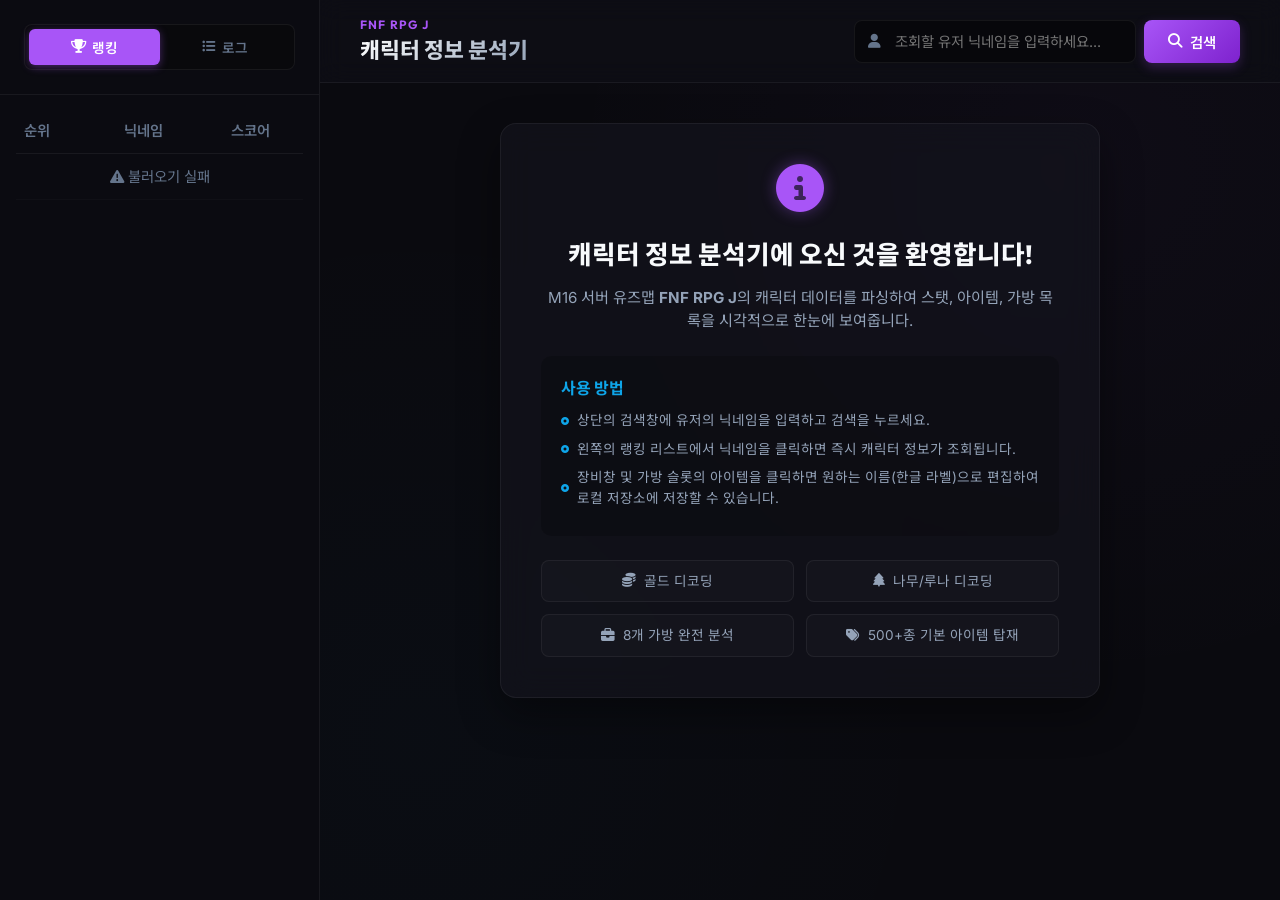
==== index.html @ 0a0eefcf "Implement Sidebar Event Logs (latest 30 logs) on the main player search dashboard" ====
<!DOCTYPE html>
<html lang="ko">
<head>
    <meta charset="UTF-8">
    <meta name="viewport" content="width=device-width, initial-scale=1.0">
    <title>FNF RPG J 캐릭터 정보 분석기</title>
    
    <!-- Google Fonts -->
    <link rel="preconnect" href="https://fonts.googleapis.com">
    <link rel="preconnect" href="https://fonts.gstatic.com" crossorigin>
    <link href="https://fonts.googleapis.com/css2?family=Inter:wght@300;400;500;600;700;800&family=Outfit:wght@400;500;600;700;800&family=Noto+Sans+KR:wght@300;400;500;700;900&display=swap" rel="stylesheet">
    
    <!-- FontAwesome for Icons -->
    <link rel="stylesheet" href="https://cdnjs.cloudflare.com/ajax/libs/font-awesome/6.4.0/css/all.min.css">
    
    <link rel="stylesheet" href="style.css?v=1.6">
</head>
<body>
    <div class="app-container show-search">
        <!-- Mobile Tabs Navigation -->
        <div class="mobile-tabs-header">
            <button class="mobile-tab-btn active" id="tabBtnSearch">
                <i class="fa-solid fa-magnifying-glass"></i> 캐릭터 조회
            </button>
            <button class="mobile-tab-btn" id="tabBtnRankings">
                <i class="fa-solid fa-trophy"></i> 랭킹 및 로그
            </button>
        </div>
        <!-- Sidebar: Rankings & Logs -->
        <aside class="sidebar" id="sidebar">
            <div class="sidebar-header">
                <div class="sidebar-tabs">
                    <button class="sidebar-tab active" id="tabRankings"><i class="fa-solid fa-trophy"></i> 랭킹</button>
                    <button class="sidebar-tab" id="tabEventLogs"><i class="fa-solid fa-list-ul"></i> 로그</button>
                </div>
            </div>
            <div class="ranking-list-container">
                <!-- Panel: Rankings -->
                <div id="panelRankings">
                    <table class="ranking-table" id="rankingTable">
                        <thead>
                            <tr>
                                <th style="width: 35%">순위</th>
                                <th style="width: 37%">닉네임</th>
                                <th style="width: 28%">스코어</th>
                            </tr>
                        </thead>
                        <tbody id="rankingBody">
                            <tr>
                                <td colspan="3" class="text-center loading-text">
                                    <i class="fa-solid fa-spinner fa-spin"></i> 랭킹 불러오는 중...
                                </td>
                            </tr>
                        </tbody>
                    </table>
                </div>

                <!-- Panel: Event Logs -->
                <div id="panelEventLogs" class="hidden">
                    <div class="event-logs-list" id="eventLogsList">
                        <div class="text-center loading-text">
                            <i class="fa-solid fa-spinner fa-spin"></i> 이벤트 로그 불러오는 중...
                        </div>
                    </div>
                </div>
            </div>
        </aside>

        <!-- Main Content Area -->
        <main class="main-content">
            <!-- Top Navigation & Search -->
            <header class="top-nav">
                <div class="logo-area">
                    <span class="logo-sub">FNF RPG J</span>
                    <h1 class="logo-title">캐릭터 정보 분석기</h1>
                </div>
                
                <div class="search-box-container">
                    <form id="searchForm" class="search-form">
                        <div class="search-input-wrapper">
                            <i class="fa-solid fa-user search-user-icon"></i>
                            <input type="text" id="nicNameInput" placeholder="조회할 유저 닉네임을 입력하세요..." required autocomplete="off" unique-id="nicname-input">
                        </div>
                        <button type="submit" class="search-button" id="searchBtn" unique-id="search-btn">
                            <i class="fa-solid fa-magnifying-glass"></i> 검색
                        </button>
                    </form>
                </div>
            </header>

            <div class="dashboard-body">
                <!-- Welcome Screen (Default) -->
                <div class="welcome-screen" id="welcomeScreen">
                    <div class="welcome-card animate-fade-in">
                        <i class="fa-solid fa-circle-info welcome-info-icon"></i>
                        <h2>캐릭터 정보 분석기에 오신 것을 환영합니다!</h2>
                        <p>M16 서버 유즈맵 <strong>FNF RPG J</strong>의 캐릭터 데이터를 파싱하여 스탯, 아이템, 가방 목록을 시각적으로 한눈에 보여줍니다.</p>
                        
                        <div class="instructions">
                            <h3>사용 방법</h3>
                            <ul>
                                <li><i class="fa-solid fa-circle-dot"></i> 상단의 검색창에 유저의 닉네임을 입력하고 검색을 누르세요.</li>
                                <li><i class="fa-solid fa-circle-dot"></i> 왼쪽의 랭킹 리스트에서 닉네임을 클릭하면 즉시 캐릭터 정보가 조회됩니다.</li>
                                <li><i class="fa-solid fa-circle-dot"></i> 장비창 및 가방 슬롯의 아이템을 클릭하면 원하는 이름(한글 라벨)으로 편집하여 로컬 저장소에 저장할 수 있습니다.</li>
                            </ul>
                        </div>
                        
                        <div class="stats-overview-mock">
                            <div class="mock-stat-item"><i class="fa-solid fa-coins gold-color"></i> 골드 디코딩</div>
                            <div class="mock-stat-item"><i class="fa-solid fa-tree wood-color"></i> 나무/루나 디코딩</div>
                            <div class="mock-stat-item"><i class="fa-solid fa-briefcase"></i> 8개 가방 완전 분석</div>
                            <div class="mock-stat-item"><i class="fa-solid fa-tags"></i> 500+종 기본 아이템 탑재</div>
                        </div>
                    </div>
                </div>

                <!-- Loading Spinner -->
                <div class="loading-screen hidden" id="loadingScreen">
                    <div class="spinner-container">
                        <div class="spinner-glow"></div>
                        <i class="fa-solid fa-dharmachakra fa-spin spinner-icon"></i>
                        <p>M16 Tool에서 데이터를 불러오고 있습니다...</p>
                    </div>
                </div>

                <!-- Error Screen -->
                <div class="error-screen hidden" id="errorScreen">
                    <div class="error-card">
                        <i class="fa-solid fa-triangle-exclamation error-icon"></i>
                        <h2 id="errorTitle">오류 발생</h2>
                        <p id="errorMessage">데이터를 불러오는 중 문제가 발생했습니다.</p>
                        <button class="btn-primary" onclick="resetApp()">홈으로 돌아가기</button>
                    </div>
                </div>

                <!-- Dashboard Content (Hidden by default) -->
                <div class="dashboard-content hidden animate-fade-in" id="dashboardContent">
                    
                    <!-- Character Profile Header Card -->
                    <div class="profile-header-card">
                        <div class="user-avatar">
                            <i class="fa-solid fa-shield-halved"></i>
                        </div>
                        <div class="profile-info">
                            <div class="name-row">
                                <h2 id="profileName">goodwin</h2>
                                <span class="profile-badge">FNF RPG J PLAYER</span>
                            </div>
                            <p class="last-save">최종 저장일자: <span id="profileSaveDate">2026-06-03 12:13:40</span></p>
                        </div>
                        
                        <!-- Slot selector tabs -->
                        <div class="slot-selector" id="slotSelector">
                            <!-- Dynamically populated slot buttons e.g., Slot 11, RkData -->
                        </div>
                    </div>

                    <!-- Grid Layout for Stats & Inventory -->
                    <div class="dashboard-grid">
                        
                        <!-- Stats Card -->
                        <section class="grid-card stats-card">
                            <div class="stats-section-header">
                                <i class="fa-solid fa-star card-icon-gold"></i>
                                <h3>특수 요약</h3>
                            </div>
                            <div class="special-stats-grid" id="specialStatsBar">
                                <!-- Mini stat chips populated dynamically -->
                            </div>
                            
                            <hr class="section-divider">
                            
                            <div class="stats-section-header header-small">
                                <i class="fa-solid fa-chart-simple card-icon"></i>
                                <h3>기본 스탯</h3>
                            </div>
                            <div class="stats-grid">
                                <!-- Row 1: Currencies / General Info -->
                                <div class="stat-box gold stat-box-sm">
                                    <span class="stat-label">골드 (Gold)</span>
                                    <div class="stat-value-container">
                                        <i class="fa-solid fa-coins gold-icon"></i>
                                        <span class="stat-value" id="statGold">0</span>
                                    </div>
                                </div>
                                <div class="stat-box wood stat-box-sm">
                                    <span class="stat-label">정수</span>
                                    <div class="stat-value-container">
                                        <i class="fa-solid fa-tree wood-icon"></i>
                                        <span class="stat-value" id="statWood">0</span>
                                    </div>
                                </div>
                                <div class="stat-box stat-hero-exp stat-box-sm">
                                    <span class="stat-label">경험치 (Exp)</span>
                                    <span class="stat-value" id="statHeroExp">0</span>
                                </div>
                                
                                <!-- Row 2: Hero Attributes -->
                                <div class="stat-box stat-str stat-box-sm">
                                    <span class="stat-label">힘 (Str)</span>
                                    <span class="stat-value" id="statStr">0</span>
                                </div>
                                <div class="stat-box stat-agi stat-box-sm">
                                    <span class="stat-label">민첩 (Agi)</span>
                                    <span class="stat-value" id="statAgi">0</span>
                                </div>
                                <div class="stat-box stat-int stat-box-sm">
                                    <span class="stat-label">지능 (Int)</span>
                                    <span class="stat-value" id="statInt">0</span>
                                </div>

                                <!-- Row 3: Pet Attributes -->
                                <div class="stat-box stat-pet-agi stat-box-sm">
                                    <span class="stat-label">펫 민첩 (Pet Agi)</span>
                                    <span class="stat-value" id="statPetAgi">0</span>
                                </div>
                                <div class="stat-box stat-pet-int stat-box-sm">
                                    <span class="stat-label">펫 지능 (Pet Int)</span>
                                    <span class="stat-value" id="statPetInt">0</span>
                                </div>
                                <div class="stat-box stat-pet-exp stat-box-sm">
                                    <span class="stat-label">펫 경험치 (Pet Exp)</span>
                                    <span class="stat-value" id="statPetExp">0</span>
                                </div>
                            </div>
                            
                            <div class="types-container types-container-sm">
                                <div class="type-box">
                                    <span class="type-label">영웅 타입</span>
                                    <div class="type-value type-value-sm">
                                        <i class="fa-solid fa-skull-crossbones"></i>
                                        <span id="heroTypeCode">O/o3</span>
                                        <small id="heroTypeName">(로딩중)</small>
                                    </div>
                                </div>
                                <div class="type-box">
                                    <span class="type-label">펫 타입</span>
                                    <div class="type-value type-value-sm">
                                        <i class="fa-solid fa-paw"></i>
                                        <span id="petTypeCode">O/pe</span>
                                        <small id="petTypeName">(로딩중)</small>
                                    </div>
                                </div>
                            </div>
                        </section>

                        <!-- Hero Inventory Card -->
                        <section class="grid-card inventory-card">
                            <div class="card-header">
                                <i class="fa-solid fa-shield card-icon"></i>
                                <h3>영웅 인벤토리 (Inventory)</h3>
                            </div>
                            
                            <div class="inventory-grid" id="heroInventoryGrid">
                                <!-- 6 Slots dynamically populated -->
                            </div>
                        </section>

                    </div> <!-- End of grid -->

                    <!-- Bags Section Card -->
                    <section class="bags-section-card grid-card">
                        <div class="card-header">
                            <i class="fa-solid fa-briefcase card-icon"></i>
                            <h3>확장 가방 보관함 (8 Bags)</h3>
                        </div>
                        
                        <!-- Bag Tabs -->
                        <div class="bag-tabs" id="bagTabs">
                            <!-- Bag 1 to Bag 8 buttons -->
                        </div>

                        <!-- Selected Bag Contents Grid -->
                        <div class="bag-inventory-container">
                            <div class="bag-info-row">
                                <span class="bag-badge"><i class="fa-solid fa-box-open"></i> <span id="activeBagName">가방 1</span></span>
                                <span class="bag-rawcode">가방 고유코드: <strong id="activeBagCode">Unknown</strong></span>
                            </div>
                            <div class="inventory-grid inventory-grid-compact" id="bagInventoryGrid">
                                <!-- 6 slots for active bag -->
                            </div>
                        </div>
                    </section>

                    <!-- Raw JSON Viewer -->
                    <section class="grid-card raw-json-card">
                        <div class="card-header" onclick="toggleRawJson()">
                            <div class="header-left">
                                <i class="fa-solid fa-code card-icon"></i>
                                <h3>원본 JSON 데이터 (Raw JSON)</h3>
                            </div>
                            <i class="fa-solid fa-chevron-down toggle-icon" id="jsonToggleIcon"></i>
                        </div>
                        <div class="raw-json-content hidden" id="rawJsonWrapper">
                            <div class="json-actions">
                                <button class="btn-secondary btn-sm" onclick="copyRawJson()"><i class="fa-solid fa-copy"></i> 복사하기</button>
                            </div>
                            <pre><code id="rawJsonCode">{}</code></pre>
                        </div>
                    </section>
                </div>
            </div>
        </main>
    </div>

    <!-- Edit Item Modal -->
    <div class="modal-overlay hidden" id="editModal">
        <div class="modal-card animate-zoom-in">
            <div class="modal-header">
                <h3><i class="fa-solid fa-pen-to-square"></i> 아이템 라벨 편집</h3>
                <button class="close-modal-btn" onclick="closeModal()"><i class="fa-solid fa-xmark"></i></button>
            </div>
            <div class="modal-body">
                <div class="modal-field">
                    <span class="field-label">원시 정수값</span>
                    <strong class="field-val" id="modalRawInt">1227903796</strong>
                </div>
                <div class="modal-field">
                    <span class="field-label">워크래프트 Rawcode</span>
                    <strong class="field-val highlight" id="modalRawCode">I254</strong>
                </div>
                <div class="modal-field">
                    <span class="field-label">기본 등록 명칭</span>
                    <span class="field-val text-muted" id="modalDefaultName">올인원 [NO, 1]</span>
                </div>
                <div class="modal-input-group">
                    <label for="modalCustomName">커스텀 표시 이름</label>
                    <input type="text" id="modalCustomName" placeholder="예: 최고급 전설의 검" autocomplete="off">
                    <p class="input-tip">이름을 비워두면 기본 등록 명칭 또는 Rawcode로 표시됩니다.</p>
                </div>
            </div>
            <div class="modal-footer">
                <button class="btn-secondary" onclick="closeModal()">취소</button>
                <button class="btn-primary" onclick="saveCustomLabel()">저장하기</button>
            </div>
        </div>
    </div>
    
    <script src="app.js?v=1.6"></script>
</body>
</html>
---- style.css ----
/* FNF RPG J Character Analyzer Custom Premium Stylesheet */

:root {
    --bg-main: #0a0a0f;
    --bg-card: rgba(20, 20, 30, 0.65);
    --bg-card-hover: rgba(28, 28, 42, 0.85);
    --bg-sidebar: rgba(12, 12, 18, 0.9);
    --bg-header: rgba(14, 14, 22, 0.8);
    --border-color: rgba(255, 255, 255, 0.06);
    --border-glow: rgba(157, 78, 221, 0.25);
    
    /* Neon Palettes */
    --purple: #a855f7;
    --purple-glow: rgba(168, 85, 247, 0.4);
    --blue: #0ea5e9;
    --blue-glow: rgba(14, 165, 233, 0.4);
    --cyan: #06b6d4;
    --cyan-glow: rgba(6, 182, 212, 0.4);
    
    /* Stats Colors */
    --gold: #eab308;
    --wood: #22c55e;
    --str: #ef4444;
    --agi: #10b981;
    --int: #3b82f6;
    
    /* Text colors */
    --text-primary: #f8fafc;
    --text-secondary: #94a3b8;
    --text-muted: #64748b;
    
    /* Typography */
    --font-heading: 'Outfit', 'Noto Sans KR', sans-serif;
    --font-body: 'Inter', 'Noto Sans KR', sans-serif;
    
    /* Transition */
    --transition: all 0.3s cubic-bezier(0.4, 0, 0.2, 1);
}

/* Base Styles */
* {
    margin: 0;
    padding: 0;
    box-sizing: border-box;
}

body {
    background-color: var(--bg-main);
    color: var(--text-primary);
    font-family: var(--font-body);
    font-size: 15px;
    line-height: 1.5;
    overflow-x: hidden;
    height: 100vh;
}

/* Custom Scrollbars */
::-webkit-scrollbar {
    width: 8px;
    height: 8px;
}
::-webkit-scrollbar-track {
    background: rgba(0, 0, 0, 0.15);
}
::-webkit-scrollbar-thumb {
    background: rgba(255, 255, 255, 0.12);
    border-radius: 4px;
}
::-webkit-scrollbar-thumb:hover {
    background: var(--purple);
}

/* Layout */
.app-container {
    display: grid;
    grid-template-columns: 320px 1fr;
    height: 100vh;
    overflow: hidden;
}

/* Sidebar: Rankings */
.sidebar {
    background: var(--bg-sidebar);
    border-right: 1px solid var(--border-color);
    display: flex;
    flex-direction: column;
    height: 100%;
    min-height: 0; /* Critical fix to prevent grid cell expansion */
}

.sidebar-header {
    padding: 24px;
    border-bottom: 1px solid var(--border-color);
    display: flex;
    align-items: center;
    gap: 12px;
}

.ranking-icon {
    font-size: 1.5rem;
    color: var(--gold);
    text-shadow: 0 0 10px rgba(234, 179, 8, 0.3);
}

.sidebar-header h2 {
    font-family: var(--font-heading);
    font-size: 1.15rem;
    font-weight: 700;
    letter-spacing: -0.02em;
    background: linear-gradient(135deg, #fff 0%, #cbd5e1 100%);
    -webkit-background-clip: text;
    -webkit-text-fill-color: transparent;
}

.ranking-list-container {
    flex: 1;
    overflow-y: auto;
    padding: 16px;
}

.ranking-table {
    width: 100%;
    border-collapse: collapse;
    font-size: 0.9rem;
}

.ranking-table th {
    padding: 10px 8px;
    text-align: left;
    color: var(--text-muted);
    font-weight: 600;
    border-bottom: 1px solid var(--border-color);
    font-family: var(--font-heading);
}

.ranking-table td {
    padding: 12px 8px;
    border-bottom: 1px solid rgba(255, 255, 255, 0.02);
    vertical-align: middle;
}

.ranking-table tbody tr {
    cursor: pointer;
    transition: var(--transition);
    border-radius: 6px;
}

.ranking-table tbody tr:hover {
    background: rgba(255, 255, 255, 0.03);
}

.ranking-table tbody tr.active-rank {
    background: rgba(168, 85, 247, 0.1);
    border-left: 3px solid var(--purple);
}

.ranking-table tbody tr.active-rank td {
    color: #fff;
    font-weight: 600;
}

.rank-badge {
    display: inline-flex;
    align-items: center;
    justify-content: center;
    min-width: 24px;
    height: 24px;
    padding: 0 6px;
    border-radius: 12px;
    font-weight: 700;
    font-family: var(--font-heading);
    font-size: 0.8rem;
}

.rank-badge.rank-1 {
    background: linear-gradient(135deg, #fef08a 0%, #eab308 100%);
    color: #451a03;
    box-shadow: 0 0 8px rgba(234, 179, 8, 0.4);
}

.rank-badge.rank-2 {
    background: linear-gradient(135deg, #e2e8f0 0%, #94a3b8 100%);
    color: #0f172a;
    box-shadow: 0 0 8px rgba(148, 163, 184, 0.3);
}

.rank-badge.rank-3 {
    background: linear-gradient(135deg, #ffedd5 0%, #c2410c 100%);
    color: #fff;
    box-shadow: 0 0 8px rgba(194, 65, 12, 0.3);
}

.rank-badge.rank-other {
    background: rgba(255, 255, 255, 0.05);
    color: var(--text-secondary);
}

.rank-name {
    font-weight: 500;
    color: var(--text-primary);
    overflow: hidden;
    text-overflow: ellipsis;
    white-space: nowrap;
    max-width: 120px;
}

.rank-score {
    font-family: var(--font-heading);
    color: var(--text-secondary);
    font-size: 0.85rem;
}

/* Main Content Area */
.main-content {
    display: flex;
    flex-direction: column;
    height: 100%;
    min-height: 0; /* Prevents grid item from expanding beyond grid cell */
    overflow: hidden;
}

/* Top Navigation */
.top-nav {
    background: var(--bg-header);
    backdrop-filter: blur(12px);
    border-bottom: 1px solid var(--border-color);
    padding: 16px 40px;
    display: flex;
    justify-content: space-between;
    align-items: center;
    z-index: 10;
}

.logo-area {
    display: flex;
    flex-direction: column;
}

.logo-sub {
    font-size: 0.75rem;
    font-family: var(--font-heading);
    font-weight: 700;
    color: var(--purple);
    letter-spacing: 0.1em;
    text-transform: uppercase;
}

.logo-title {
    font-family: var(--font-heading);
    font-size: 1.35rem;
    font-weight: 800;
    background: linear-gradient(135deg, #fff 0%, #94a3b8 100%);
    -webkit-background-clip: text;
    -webkit-text-fill-color: transparent;
}

/* Search Box Form */
.search-box-container {
    min-width: 380px;
}

.search-form {
    display: flex;
    gap: 8px;
    width: 100%;
}

.search-input-wrapper {
    position: relative;
    flex: 1;
}

.search-user-icon {
    position: absolute;
    left: 14px;
    top: 50%;
    transform: translateY(-50%);
    color: var(--text-muted);
    font-size: 0.9rem;
    transition: var(--transition);
}

.search-input-wrapper input {
    width: 100%;
    background: rgba(0, 0, 0, 0.4);
    border: 1px solid var(--border-color);
    border-radius: 8px;
    padding: 12px 16px 12px 40px;
    color: #fff;
    font-family: var(--font-body);
    font-size: 0.9rem;
    transition: var(--transition);
}

.search-input-wrapper input:focus {
    outline: none;
    border-color: var(--purple);
    box-shadow: 0 0 10px rgba(168, 85, 247, 0.15);
    background: rgba(0, 0, 0, 0.6);
}

.search-input-wrapper input:focus + .search-user-icon {
    color: var(--purple);
}

.search-button {
    background: linear-gradient(135deg, var(--purple) 0%, #7e22ce 100%);
    border: none;
    border-radius: 8px;
    color: #fff;
    padding: 0 24px;
    font-family: var(--font-heading);
    font-weight: 600;
    font-size: 0.9rem;
    cursor: pointer;
    display: flex;
    align-items: center;
    gap: 8px;
    transition: var(--transition);
    box-shadow: 0 4px 12px rgba(168, 85, 247, 0.25);
}

.search-button:hover {
    transform: translateY(-1px);
    box-shadow: 0 6px 16px rgba(168, 85, 247, 0.4);
}

.search-button:active {
    transform: translateY(0);
}

/* Dashboard Body Scroll area */
.dashboard-body {
    flex: 1;
    overflow-y: auto;
    min-height: 0; /* Critical fix for flex scroll issues */
    height: 0; /* Force flexbox layout to size the container strictly */
    padding: 40px;
    background: radial-gradient(circle at 80% 10%, rgba(168, 85, 247, 0.03) 0%, transparent 50%),
                radial-gradient(circle at 10% 80%, rgba(14, 165, 233, 0.02) 0%, transparent 50%);
}

/* Welcome Screen */
.welcome-screen {
    display: flex;
    align-items: center;
    justify-content: center;
    min-height: 60vh;
}

.welcome-card {
    background: var(--bg-card);
    border: 1px solid var(--border-color);
    border-radius: 16px;
    padding: 40px;
    max-width: 600px;
    text-align: center;
    backdrop-filter: blur(16px);
    box-shadow: 0 16px 40px rgba(0, 0, 0, 0.4);
}

.welcome-info-icon {
    font-size: 3rem;
    color: var(--purple);
    margin-bottom: 24px;
    text-shadow: 0 0 15px var(--purple-glow);
}

.welcome-card h2 {
    font-family: var(--font-heading);
    font-size: 1.6rem;
    font-weight: 800;
    margin-bottom: 12px;
}

.welcome-card p {
    color: var(--text-secondary);
    font-size: 0.95rem;
    margin-bottom: 24px;
}

.instructions {
    background: rgba(0, 0, 0, 0.2);
    border-radius: 10px;
    padding: 20px;
    text-align: left;
    margin-bottom: 24px;
}

.instructions h3 {
    font-family: var(--font-heading);
    font-size: 1rem;
    font-weight: 700;
    margin-bottom: 10px;
    color: var(--blue);
}

.instructions ul {
    list-style: none;
}

.instructions li {
    font-size: 0.85rem;
    color: var(--text-secondary);
    margin-bottom: 8px;
    display: flex;
    align-items: center;
    gap: 8px;
}

.instructions li i {
    font-size: 0.5rem;
    color: var(--blue);
}

.stats-overview-mock {
    display: grid;
    grid-template-columns: repeat(2, 1fr);
    gap: 12px;
}

.mock-stat-item {
    background: rgba(255, 255, 255, 0.02);
    border: 1px solid var(--border-color);
    border-radius: 8px;
    padding: 10px;
    font-size: 0.85rem;
    color: var(--text-secondary);
    display: flex;
    align-items: center;
    justify-content: center;
    gap: 8px;
}

/* Loading Screen */
.loading-screen {
    display: flex;
    align-items: center;
    justify-content: center;
    min-height: 60vh;
}

.spinner-container {
    text-align: center;
    position: relative;
}

.spinner-icon {
    font-size: 3.5rem;
    color: var(--purple);
    animation: fa-spin 2s linear infinite;
    text-shadow: 0 0 15px var(--purple-glow);
    margin-bottom: 20px;
}

.spinner-glow {
    position: absolute;
    width: 60px;
    height: 60px;
    background: var(--purple);
    filter: blur(40px);
    opacity: 0.5;
    top: 0;
    left: 50%;
    transform: translateX(-50%);
    border-radius: 50%;
    z-index: -1;
}

.spinner-container p {
    color: var(--text-secondary);
    font-family: var(--font-heading);
    font-size: 1.05rem;
    font-weight: 500;
}

/* Error Screen */
.error-screen {
    display: flex;
    align-items: center;
    justify-content: center;
    min-height: 60vh;
}

.error-card {
    background: var(--bg-card);
    border: 1px solid rgba(239, 68, 68, 0.15);
    border-radius: 16px;
    padding: 32px;
    max-width: 420px;
    text-align: center;
    box-shadow: 0 16px 40px rgba(0, 0, 0, 0.4);
}

.error-icon {
    font-size: 3rem;
    color: var(--str);
    margin-bottom: 16px;
}

.error-card h2 {
    font-family: var(--font-heading);
    font-size: 1.4rem;
    font-weight: 700;
    margin-bottom: 8px;
}

.error-card p {
    color: var(--text-secondary);
    font-size: 0.9rem;
    margin-bottom: 24px;
}

.btn-primary {
    background: linear-gradient(135deg, var(--purple) 0%, #7e22ce 100%);
    border: none;
    border-radius: 6px;
    color: #fff;
    padding: 10px 20px;
    font-family: var(--font-heading);
    font-weight: 600;
    font-size: 0.85rem;
    cursor: pointer;
    transition: var(--transition);
    display: inline-flex;
    align-items: center;
    gap: 8px;
}

.btn-primary:hover {
    transform: translateY(-1px);
    box-shadow: 0 4px 12px var(--purple-glow);
}

.btn-secondary {
    background: rgba(255, 255, 255, 0.05);
    border: 1px solid var(--border-color);
    border-radius: 6px;
    color: var(--text-primary);
    padding: 10px 20px;
    font-family: var(--font-heading);
    font-weight: 600;
    font-size: 0.85rem;
    cursor: pointer;
    transition: var(--transition);
}

.btn-secondary:hover {
    background: rgba(255, 255, 255, 0.1);
}

/* Profile Header Card */
.profile-header-card {
    background: var(--bg-card);
    border: 1px solid var(--border-color);
    border-radius: 16px;
    padding: 24px 32px;
    display: flex;
    align-items: center;
    gap: 24px;
    margin-bottom: 32px;
    backdrop-filter: blur(12px);
    box-shadow: 0 8px 32px rgba(0, 0, 0, 0.2);
    position: relative;
    overflow: hidden;
}

.profile-header-card::before {
    content: '';
    position: absolute;
    top: 0;
    left: 0;
    width: 4px;
    height: 100%;
    background: var(--purple);
}

.user-avatar {
    width: 60px;
    height: 60px;
    background: rgba(168, 85, 247, 0.1);
    border: 1px solid rgba(168, 85, 247, 0.2);
    border-radius: 12px;
    display: flex;
    align-items: center;
    justify-content: center;
    color: var(--purple);
    font-size: 1.8rem;
    text-shadow: 0 0 10px var(--purple-glow);
}

.profile-info {
    flex: 1;
}

.name-row {
    display: flex;
    align-items: center;
    gap: 12px;
    margin-bottom: 4px;
}

.name-row h2 {
    font-family: var(--font-heading);
    font-size: 1.6rem;
    font-weight: 800;
    color: #fff;
}

.profile-badge {
    background: rgba(168, 85, 247, 0.15);
    border: 1px solid rgba(168, 85, 247, 0.25);
    color: #e9d5ff;
    border-radius: 9999px;
    padding: 2px 10px;
    font-size: 0.7rem;
    font-weight: 700;
    letter-spacing: 0.05em;
    font-family: var(--font-heading);
}

.last-save {
    font-size: 0.85rem;
    color: var(--text-secondary);
}

.last-save span {
    font-family: var(--font-heading);
    color: var(--text-primary);
    font-weight: 600;
}

/* Slot Selector Tabs */
.slot-selector {
    display: flex;
    gap: 8px;
}

.slot-btn {
    background: rgba(255, 255, 255, 0.02);
    border: 1px solid var(--border-color);
    border-radius: 8px;
    color: var(--text-secondary);
    padding: 10px 16px;
    font-family: var(--font-heading);
    font-weight: 600;
    font-size: 0.85rem;
    cursor: pointer;
    transition: var(--transition);
    display: flex;
    align-items: center;
    gap: 6px;
}

.slot-btn:hover {
    background: rgba(255, 255, 255, 0.06);
    color: var(--text-primary);
}

.slot-btn.active-slot {
    background: rgba(168, 85, 247, 0.12);
    border-color: var(--purple);
    color: #fff;
    box-shadow: 0 0 12px rgba(168, 85, 247, 0.15);
}

/* Grid Layout */
.dashboard-grid {
    display: grid;
    grid-template-columns: 1.2fr 1fr;
    gap: 32px;
    margin-bottom: 32px;
}

/* General Grid Card */
.grid-card {
    background: var(--bg-card);
    border: 1px solid var(--border-color);
    border-radius: 16px;
    padding: 24px;
    box-shadow: 0 8px 24px rgba(0, 0, 0, 0.15);
    backdrop-filter: blur(12px);
    transition: var(--transition);
}

.grid-card:hover {
    border-color: rgba(255, 255, 255, 0.1);
}

.card-header {
    display: flex;
    align-items: center;
    gap: 10px;
    margin-bottom: 20px;
}

.card-icon {
    font-size: 1.2rem;
    color: var(--purple);
}

.card-header h3 {
    font-family: var(--font-heading);
    font-size: 1.05rem;
    font-weight: 700;
    letter-spacing: -0.01em;
    color: #fff;
}

/* Core Stats Grid */
.stats-grid {
    display: grid;
    grid-template-columns: repeat(3, 1fr);
    gap: 10px;
    margin-bottom: 20px;
}

.stat-box {
    background: rgba(0, 0, 0, 0.2);
    border: 1px solid var(--border-color);
    border-radius: 10px;
    padding: 14px 16px;
    display: flex;
    flex-direction: column;
    gap: 4px;
    transition: var(--transition);
}

.stat-box:hover {
    background: rgba(0, 0, 0, 0.3);
    border-color: rgba(255, 255, 255, 0.08);
}

.stat-label {
    font-size: 0.75rem;
    color: var(--text-muted);
    font-weight: 600;
    text-transform: uppercase;
    letter-spacing: 0.02em;
}

.stat-value {
    font-family: var(--font-heading);
    font-size: 1.25rem;
    font-weight: 800;
    color: #fff;
}

.stat-value-container {
    display: flex;
    align-items: center;
    gap: 8px;
}

.gold-icon { color: var(--gold); }
.wood-icon { color: var(--wood); }

.stat-box.gold { border-left: 3px solid var(--gold); }
.stat-box.wood { border-left: 3px solid var(--wood); }

.stat-box.stat-str .stat-value { color: var(--str); }
.stat-box.stat-agi .stat-value { color: var(--agi); }
.stat-box.stat-int .stat-value { color: var(--int); }

/* Types/Rawcodes */
.types-container {
    display: grid;
    grid-template-columns: 1fr 1fr;
    gap: 16px;
    border-top: 1px solid var(--border-color);
    padding-top: 20px;
}

.type-box {
    display: flex;
    flex-direction: column;
    gap: 4px;
}

.type-label {
    font-size: 0.75rem;
    color: var(--text-muted);
    font-weight: 600;
}

.type-value {
    display: flex;
    align-items: center;
    gap: 8px;
    background: rgba(0, 0, 0, 0.15);
    border: 1px solid var(--border-color);
    padding: 10px 14px;
    border-radius: 8px;
    font-size: 0.9rem;
}

.type-value i {
    color: var(--text-secondary);
}

.type-value span {
    font-family: var(--font-heading);
    font-weight: 700;
    color: var(--blue);
}

.type-value small {
    color: var(--text-secondary);
    font-size: 0.8rem;
    margin-left:auto;
}

/* Special Summary Stats Grid inside Stats Card */
.special-stats-grid {
    display: grid;
    grid-template-columns: repeat(2, 1fr);
    gap: 12px;
    margin-bottom: 24px;
}

.special-stat-chip {
    display: flex;
    flex-direction: row;
    justify-content: space-between;
    align-items: center;
    padding: 10px 16px;
    background: linear-gradient(135deg, rgba(168, 85, 247, 0.12) 0%, rgba(14, 165, 233, 0.06) 100%);
    border: 1px solid rgba(168, 85, 247, 0.25);
    border-radius: 10px;
    transition: var(--transition);
    box-shadow: 0 4px 12px rgba(0, 0, 0, 0.2);
}

.special-stat-chip:hover {
    background: linear-gradient(135deg, rgba(168, 85, 247, 0.2) 0%, rgba(14, 165, 233, 0.1) 100%);
    border-color: rgba(168, 85, 247, 0.45);
    box-shadow: 0 4px 16px rgba(168, 85, 247, 0.2);
    transform: translateY(-1px);
}

.special-stat-chip .chip-label {
    font-size: 0.75rem;
    color: var(--text-secondary);
    font-weight: 700;
    letter-spacing: -0.01em;
}

.special-stat-chip .chip-value {
    font-family: var(--font-heading);
    font-size: 1.1rem;
    font-weight: 800;
    margin-top: 0;
    white-space: nowrap; /* Prevent numbers from wrapping to 2 lines! */
    overflow: hidden;
    text-overflow: ellipsis;
    text-align: right;
}

/* Section dividers and headers inside stats card */
.section-divider {
    border: none;
    border-top: 1px solid var(--border-color);
    margin: 20px 0;
}

.stats-section-header {
    display: flex;
    align-items: center;
    gap: 10px;
    margin-bottom: 12px;
}

.stats-section-header h3 {
    font-family: var(--font-heading);
    font-size: 1.15rem;
    font-weight: 800;
    letter-spacing: -0.01em;
    color: #fff;
}

.stats-section-header.header-small h3 {
    font-size: 0.95rem;
    font-weight: 700;
    color: var(--text-secondary);
}

.card-icon-gold {
    font-size: 1.2rem;
    color: var(--gold);
    text-shadow: 0 0 10px rgba(234, 179, 8, 0.4);
}

/* Core Stats slightly smaller classes */
.stat-box-sm {
    padding: 8px 10px !important;
    border-radius: 8px !important;
}

.stat-box-sm .stat-label {
    font-size: 0.65rem !important;
}

.stat-box-sm .stat-value {
    font-size: 0.9rem !important;
    font-weight: 700 !important;
}

.types-container-sm {
    padding-top: 14px !important;
    margin-top: 14px !important;
}

.type-value-sm {
    padding: 8px 12px !important;
    border-radius: 6px !important;
    font-size: 0.8rem !important;
}

.type-value-sm span {
    font-size: 0.8rem !important;
}

.type-value-sm small {
    font-size: 0.75rem !important;
}

/* Rankings Top 1-10 emphasis styles (LoL Tier Emblems) */
.lol-badge-container {
    display: inline-flex;
    align-items: center;
    gap: 4px;
    padding: 2px 6px;
    border-radius: 6px;
    background: rgba(0, 0, 0, 0.25);
    border: 1px solid var(--border-color);
    transition: var(--transition);
    max-height: 24px;
}

.lol-badge-icon {
    width: 18px;
    height: 18px;
    object-fit: contain;
    filter: drop-shadow(0 0 3px rgba(255, 255, 255, 0.1));
}

.lol-badge-text {
    font-family: var(--font-heading);
    font-size: 0.75rem;
    font-weight: 800;
}

.lol-badge-container.tier-challenger {
    background: rgba(244, 63, 94, 0.1);
    border-color: rgba(244, 63, 94, 0.35);
    box-shadow: 0 0 6px rgba(244, 63, 94, 0.2);
}
.lol-badge-container.tier-challenger .lol-badge-text { color: #f43f5e; }

.lol-badge-container.tier-grandmaster {
    background: rgba(220, 38, 38, 0.1);
    border-color: rgba(220, 38, 38, 0.35);
    box-shadow: 0 0 6px rgba(220, 38, 38, 0.2);
}
.lol-badge-container.tier-grandmaster .lol-badge-text { color: #ef4444; }

.lol-badge-container.tier-master {
    background: rgba(168, 85, 247, 0.1);
    border-color: rgba(168, 85, 247, 0.35);
    box-shadow: 0 0 6px rgba(168, 85, 247, 0.2);
}
.lol-badge-container.tier-master .lol-badge-text { color: #c084fc; }

.lol-badge-container.tier-diamond {
    background: rgba(14, 165, 233, 0.1);
    border-color: rgba(14, 165, 233, 0.35);
    box-shadow: 0 0 6px rgba(14, 165, 233, 0.2);
}
.lol-badge-container.tier-diamond .lol-badge-text { color: #38bdf8; }

.lol-badge-container.tier-emerald {
    background: rgba(16, 185, 129, 0.1);
    border-color: rgba(16, 185, 129, 0.35);
    box-shadow: 0 0 6px rgba(16, 185, 129, 0.2);
}
.lol-badge-container.tier-emerald .lol-badge-text { color: #34d399; }

.lol-badge-container.tier-platinum {
    background: rgba(13, 148, 136, 0.1);
    border-color: rgba(13, 148, 136, 0.35);
    box-shadow: 0 0 6px rgba(13, 148, 136, 0.2);
}
.lol-badge-container.tier-platinum .lol-badge-text { color: #2dd4bf; }

.lol-badge-container.tier-gold {
    background: rgba(234, 179, 8, 0.1);
    border-color: rgba(234, 179, 8, 0.35);
    box-shadow: 0 0 6px rgba(234, 179, 8, 0.2);
}
.lol-badge-container.tier-gold .lol-badge-text { color: #facc15; }

.lol-badge-container.tier-silver {
    background: rgba(148, 163, 184, 0.1);
    border-color: rgba(148, 163, 184, 0.35);
}
.lol-badge-container.tier-silver .lol-badge-text { color: #cbd5e1; }

.lol-badge-container.tier-bronze {
    background: rgba(194, 65, 12, 0.1);
    border-color: rgba(194, 65, 12, 0.35);
}
.lol-badge-container.tier-bronze .lol-badge-text { color: #fdba74; }

.lol-badge-container.tier-iron {
    background: rgba(71, 85, 105, 0.1);
    border-color: rgba(71, 85, 105, 0.35);
}
.lol-badge-container.tier-iron .lol-badge-text { color: #94a3b8; }

.ranking-table tbody tr.top-10-row {
    background: rgba(168, 85, 247, 0.02);
    border-left: 3px solid rgba(168, 85, 247, 0.3);
}

.ranking-table tbody tr.top-10-row:hover {
    background: rgba(168, 85, 247, 0.05);
}

@media (max-width: 600px) {
    .special-stats-grid {
        grid-template-columns: repeat(2, 1fr);
    }
}

/* RPG Inventory Grid (6 Slots) */
.inventory-grid {
    display: grid;
    grid-template-columns: repeat(3, 1fr);
    gap: 16px;
}

/* Compact Bag Inventory Grid (6 columns) */
.inventory-grid-compact {
    grid-template-columns: repeat(6, 1fr) !important;
    gap: 10px !important;
}

.inventory-grid-compact .item-slot {
    padding: 8px 10px !important;
    border-radius: 8px !important;
}

.inventory-grid-compact .slot-number {
    font-size: 0.6rem !important;
}

.inventory-grid-compact .item-badge-count {
    top: 6px !important;
    right: 6px !important;
    padding: 1px 4px !important;
    font-size: 0.65rem !important;
    border-radius: 4px !important;
}

.inventory-grid-compact .item-details {
    margin-top: 4px !important;
    gap: 1px !important;
}

.inventory-grid-compact .item-name {
    font-size: 0.75rem !important;
    -webkit-line-clamp: 1 !important;
}

.inventory-grid-compact .item-rawcode {
    font-size: 0.65rem !important;
}

.inventory-grid-compact .empty-slot-icon {
    font-size: 1.4rem !important;
}

.item-slot {
    aspect-ratio: 1 / 1;
    background: rgba(0, 0, 0, 0.4);
    border: 1px solid var(--border-color);
    border-radius: 12px;
    padding: 14px;
    display: flex;
    flex-direction: column;
    justify-content: space-between;
    cursor: pointer;
    position: relative;
    overflow: hidden;
    transition: var(--transition);
}

.item-slot:hover {
    transform: translateY(-2px);
    background: rgba(0, 0, 0, 0.6);
    border-color: var(--purple);
    box-shadow: 0 0 15px rgba(168, 85, 247, 0.15);
}

.item-slot.empty-slot {
    border-style: dashed;
    cursor: default;
    background: rgba(0, 0, 0, 0.2);
}

.item-slot.empty-slot:hover {
    transform: none;
    border-color: var(--border-color);
    box-shadow: none;
    background: rgba(0, 0, 0, 0.2);
}

.slot-number {
    font-size: 0.7rem;
    font-family: var(--font-heading);
    font-weight: 700;
    color: var(--text-muted);
}

.item-badge-count {
    position: absolute;
    top: 10px;
    right: 10px;
    background: #1e293b;
    border: 1px solid rgba(255, 255, 255, 0.1);
    color: var(--text-primary);
    border-radius: 6px;
    padding: 2px 6px;
    font-family: var(--font-heading);
    font-size: 0.75rem;
    font-weight: 700;
}

.item-details {
    display: flex;
    flex-direction: column;
    gap: 4px;
    margin-top: 12px;
}

.item-name {
    font-weight: 600;
    font-size: 0.85rem;
    line-height: 1.25;
    word-break: keep-all;
    overflow: hidden;
    display: -webkit-box;
    -webkit-line-clamp: 2;
    -webkit-box-orient: vertical;
}

.item-slot:not(.empty-slot) .item-name {
    color: #fff;
}

.item-rawcode {
    font-family: var(--font-heading);
    font-size: 0.75rem;
    font-weight: 600;
    color: var(--blue);
}

/* Empty item placeholder icon */
.empty-slot-icon {
    display: flex;
    align-items: center;
    justify-content: center;
    height: 100%;
    color: rgba(255, 255, 255, 0.03);
    font-size: 2.2rem;
}

/* Bags section card */
.bags-section-card {
    margin-bottom: 32px;
}

.bag-tabs {
    display: flex;
    flex-wrap: wrap;
    gap: 8px;
    margin-bottom: 20px;
    border-bottom: 1px solid var(--border-color);
    padding-bottom: 16px;
}

.bag-btn {
    background: rgba(255, 255, 255, 0.02);
    border: 1px solid var(--border-color);
    border-radius: 8px;
    color: var(--text-secondary);
    padding: 8px 16px;
    font-family: var(--font-heading);
    font-weight: 600;
    font-size: 0.8rem;
    cursor: pointer;
    transition: var(--transition);
    display: flex;
    align-items: center;
    gap: 6px;
}

.bag-btn:hover {
    background: rgba(255, 255, 255, 0.05);
    color: var(--text-primary);
}

.bag-btn.active-bag {
    background: rgba(14, 165, 233, 0.12);
    border-color: var(--blue);
    color: #fff;
    box-shadow: 0 0 10px rgba(14, 165, 233, 0.15);
}

.bag-info-row {
    display: flex;
    justify-content: space-between;
    align-items: center;
    margin-bottom: 16px;
}

.bag-badge {
    background: rgba(14, 165, 233, 0.1);
    border: 1px solid rgba(14, 165, 233, 0.2);
    color: #bae6fd;
    padding: 4px 10px;
    border-radius: 6px;
    font-family: var(--font-heading);
    font-size: 0.8rem;
    font-weight: 700;
    display: inline-flex;
    align-items: center;
    gap: 6px;
}

.bag-rawcode {
    font-size: 0.8rem;
    color: var(--text-secondary);
}

.bag-rawcode strong {
    font-family: var(--font-heading);
    color: var(--blue);
    font-weight: 700;
}

/* Raw JSON Viewer styles */
.raw-json-card {
    border-style: dashed;
}

.raw-json-card .card-header {
    cursor: pointer;
    margin-bottom: 0;
    justify-content: space-between;
}

.raw-json-card .card-header .header-left {
    display: flex;
    align-items: center;
    gap: 10px;
}

.toggle-icon {
    color: var(--text-secondary);
    transition: var(--transition);
}

.raw-json-content {
    margin-top: 20px;
    border-top: 1px solid var(--border-color);
    padding-top: 20px;
}

.json-actions {
    display: flex;
    justify-content: flex-end;
    margin-bottom: 12px;
}

.btn-sm {
    padding: 6px 12px;
    font-size: 0.75rem;
}

.raw-json-content pre {
    background: #020205;
    border: 1px solid var(--border-color);
    border-radius: 8px;
    padding: 16px;
    overflow-x: auto;
    max-height: 400px;
}

.raw-json-content code {
    font-family: 'Consolas', 'Courier New', monospace;
    font-size: 0.85rem;
    color: #22c55e;
}

/* Modal dialog custom styling */
.modal-overlay {
    position: fixed;
    top: 0;
    left: 0;
    width: 100vw;
    height: 100vh;
    background: rgba(0, 0, 0, 0.7);
    backdrop-filter: blur(8px);
    display: flex;
    align-items: center;
    justify-content: center;
    z-index: 999;
    transition: var(--transition);
}

.modal-card {
    background: #11111a;
    border: 1px solid var(--border-color);
    border-radius: 16px;
    width: 440px;
    box-shadow: 0 24px 64px rgba(0, 0, 0, 0.6);
    overflow: hidden;
}

.modal-header {
    padding: 20px 24px;
    border-bottom: 1px solid var(--border-color);
    display: flex;
    justify-content: space-between;
    align-items: center;
}

.modal-header h3 {
    font-family: var(--font-heading);
    font-size: 1.1rem;
    font-weight: 700;
    color: #fff;
    display: flex;
    align-items: center;
    gap: 8px;
}

.modal-header h3 i {
    color: var(--purple);
}

.close-modal-btn {
    background: transparent;
    border: none;
    color: var(--text-muted);
    font-size: 1.1rem;
    cursor: pointer;
    transition: var(--transition);
}

.close-modal-btn:hover {
    color: #fff;
}

.modal-body {
    padding: 24px;
    display: flex;
    flex-direction: column;
    gap: 16px;
}

.modal-field {
    display: flex;
    justify-content: space-between;
    align-items: center;
    background: rgba(0, 0, 0, 0.2);
    border: 1px solid var(--border-color);
    padding: 12px 16px;
    border-radius: 8px;
}

.field-label {
    font-size: 0.8rem;
    color: var(--text-muted);
    font-weight: 600;
}

.field-val {
    font-size: 0.9rem;
    color: #fff;
}

.field-val.highlight {
    font-family: var(--font-heading);
    font-weight: 700;
    color: var(--blue);
}

.modal-input-group {
    display: flex;
    flex-direction: column;
    gap: 8px;
    margin-top: 4px;
}

.modal-input-group label {
    font-size: 0.85rem;
    font-weight: 600;
    color: var(--text-secondary);
}

.modal-input-group input {
    background: rgba(0, 0, 0, 0.4);
    border: 1px solid var(--border-color);
    border-radius: 8px;
    padding: 12px;
    color: #fff;
    font-family: var(--font-body);
    font-size: 0.9rem;
    transition: var(--transition);
}

.modal-input-group input:focus {
    outline: none;
    border-color: var(--purple);
    box-shadow: 0 0 10px rgba(168, 85, 247, 0.15);
}

.input-tip {
    font-size: 0.75rem;
    color: var(--text-muted);
}

.modal-footer {
    padding: 16px 24px;
    background: rgba(0, 0, 0, 0.15);
    border-top: 1px solid var(--border-color);
    display: flex;
    justify-content: flex-end;
    gap: 12px;
}

/* Animations */
.animate-fade-in {
    animation: fadeIn 0.4s ease forwards;
}

.animate-zoom-in {
    animation: zoomIn 0.3s cubic-bezier(0.34, 1.56, 0.64, 1) forwards;
}

@keyframes fadeIn {
    from { opacity: 0; transform: translateY(8px); }
    to { opacity: 1; transform: translateY(0); }
}

@keyframes zoomIn {
    from { opacity: 0; transform: scale(0.95); }
    to { opacity: 1; transform: scale(1); }
}

/* Helpers */
.hidden {
    display: none !important;
}

.text-center {
    text-align: center;
}

.text-muted {
    color: var(--text-muted);
}

.rotate-180 {
    transform: rotate(180deg);
}

/* Mobile Tabs (hidden on desktop) */
.mobile-tabs-header {
    display: none;
}

/* Responsive adjust */
@media (max-width: 1200px) {
    .dashboard-grid {
        grid-template-columns: 1fr;
    }
}

@media (max-width: 900px) {
    .app-container {
        display: flex;
        flex-direction: column;
        height: 100vh;
        overflow: hidden;
    }
    
    .mobile-tabs-header {
        display: flex;
        background: var(--bg-card);
        border-bottom: 1px solid var(--border-color);
        backdrop-filter: blur(12px);
        z-index: 20;
    }
    
    .mobile-tab-btn {
        flex: 1;
        padding: 14px;
        text-align: center;
        border: none;
        background: transparent;
        color: var(--text-muted);
        font-family: var(--font-heading);
        font-weight: 600;
        font-size: 0.95rem;
        cursor: pointer;
        transition: all 0.2s ease;
        border-bottom: 2px solid transparent;
        display: flex;
        align-items: center;
        justify-content: center;
        gap: 8px;
    }
    
    .mobile-tab-btn.active {
        color: var(--purple);
        border-bottom-color: var(--purple);
        background: rgba(168, 85, 247, 0.05);
    }
    
    /* Toggle panels based on tab selection */
    .app-container.show-rankings .sidebar {
        display: flex !important;
        flex: 1;
        width: 100%;
        height: 100%;
        min-height: 0;
    }
    .app-container.show-rankings .main-content {
        display: none !important;
    }
    
    .app-container.show-search .sidebar {
        display: none !important;
    }
    .app-container.show-search .main-content {
        display: flex !important;
        flex: 1;
        width: 100%;
        height: 100%;
        min-height: 0;
    }
    
    /* Top Navigation adjustments for mobile */
    .top-nav {
        flex-direction: column;
        align-items: stretch;
        gap: 16px;
        padding: 16px;
    }
    
    .logo-area {
        align-items: center;
        text-align: center;
    }
    
    .search-box-container {
        min-width: 0;
        width: 100%;
    }
    
    .search-form {
        flex-direction: row;
    }
    
    .dashboard-body {
        padding: 12px;
    }
    
    .profile-header-card {
        flex-direction: column;
        align-items: stretch;
        gap: 16px;
        padding: 16px;
    }
    
    .profile-info {
        text-align: center;
    }
    
    .name-row {
        justify-content: center;
        flex-wrap: wrap;
    }
    
    .slot-selector {
        justify-content: center;
        overflow-x: auto;
        padding-bottom: 4px;
    }
}

/* Sidebar Tabs for main dashboard */
.sidebar-tabs {
    display: flex;
    width: 100%;
    background: rgba(9, 9, 11, 0.6);
    border-radius: 8px;
    padding: 4px;
    border: 1px solid var(--border-color);
}

.sidebar-tab {
    flex: 1;
    padding: 8px;
    border-radius: 6px;
    font-size: 0.85rem;
    font-weight: 600;
    border: none;
    background: transparent;
    color: var(--text-muted);
    cursor: pointer;
    display: flex;
    align-items: center;
    justify-content: center;
    gap: 6px;
    transition: all 0.2s;
    font-family: var(--font-heading);
}

.sidebar-tab.active {
    background: var(--purple);
    color: white;
    box-shadow: 0 2px 8px rgba(168, 85, 247, 0.4);
}

/* Event Logs Panel */
.event-logs-list {
    display: flex;
    flex-direction: column;
    gap: 10px;
    padding-top: 4px;
}

.event-log-item {
    background: rgba(9, 9, 11, 0.4);
    border: 1px solid var(--border-color);
    border-radius: 10px;
    padding: 12px;
    font-size: 0.85rem;
    cursor: pointer;
    transition: all 0.2s;
    display: flex;
    flex-direction: column;
    gap: 6px;
    text-align: left;
}

.event-log-item:hover {
    background: rgba(168, 85, 247, 0.08);
    border-color: var(--purple);
}

.event-log-meta {
    display: flex;
    justify-content: space-between;
    font-size: 0.75rem;
    color: var(--text-muted);
}

.event-log-msg {
    color: var(--text-main);
    word-break: break-all;
    line-height: 1.4;
    font-weight: 500;
}
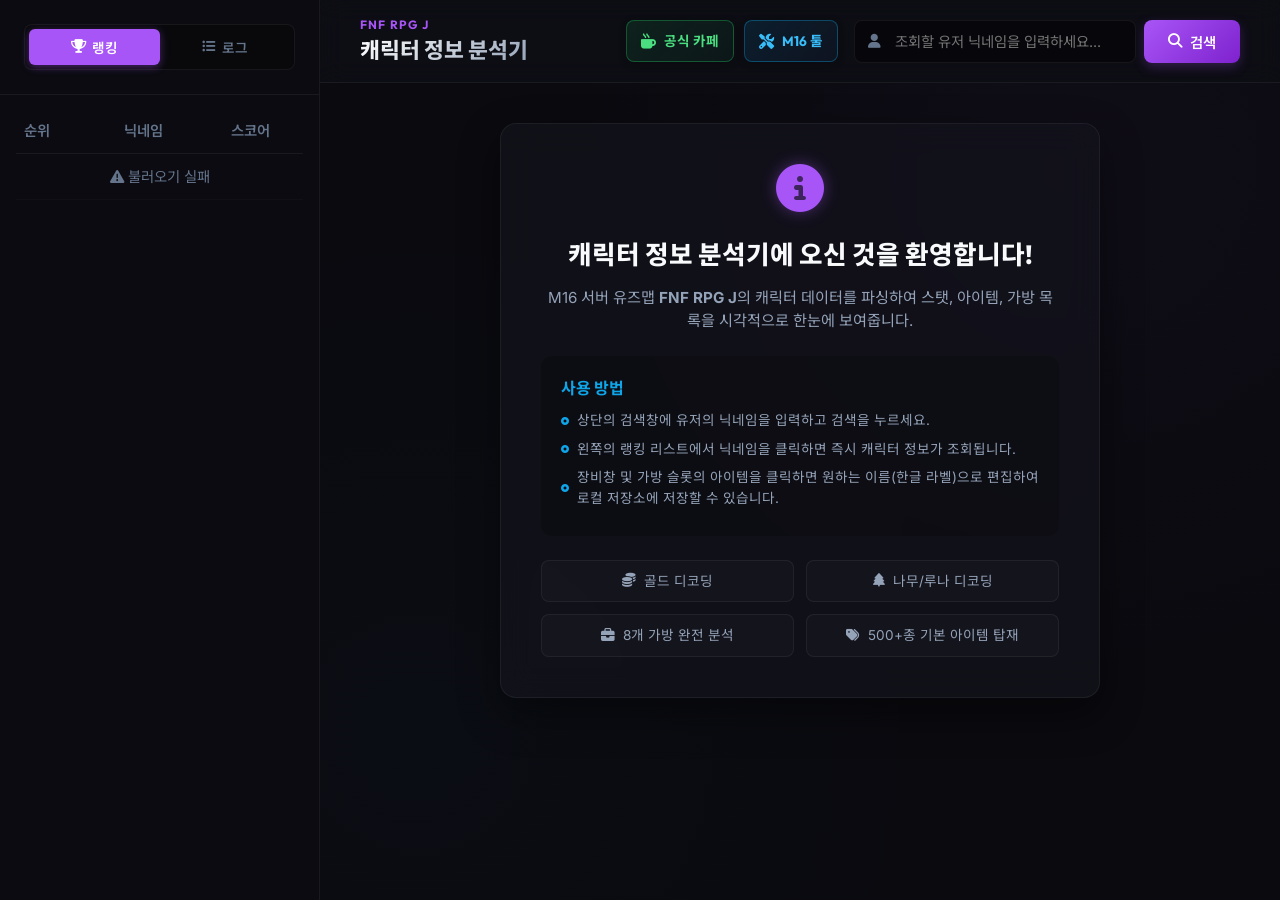
==== commit 72248473: "Update item mappings (Infinity Combination Stone, Book 2), add Fairy Level stat, fix empty bag skin " ====
--- a/index.html
+++ b/index.html
@@ -13,7 +13,7 @@
     <!-- FontAwesome for Icons -->
     <link rel="stylesheet" href="https://cdnjs.cloudflare.com/ajax/libs/font-awesome/6.4.0/css/all.min.css">
     
-    <link rel="stylesheet" href="style.css?v=1.6">
+    <link rel="stylesheet" href="style.css?v=2.0">
 </head>
 <body>
     <div class="app-container show-search">
@@ -75,16 +75,30 @@
                     <h1 class="logo-title">캐릭터 정보 분석기</h1>
                 </div>
                 
-                <div class="search-box-container">
-                    <form id="searchForm" class="search-form">
-                        <div class="search-input-wrapper">
-                            <i class="fa-solid fa-user search-user-icon"></i>
-                            <input type="text" id="nicNameInput" placeholder="조회할 유저 닉네임을 입력하세요..." required autocomplete="off" unique-id="nicname-input">
-                        </div>
-                        <button type="submit" class="search-button" id="searchBtn" unique-id="search-btn">
-                            <i class="fa-solid fa-magnifying-glass"></i> 검색
-                        </button>
-                    </form>
+                <div class="header-right-group">
+                    <!-- Quick External Links -->
+                    <div class="external-links-group">
+                        <a href="https://cafe.naver.com/fnfrpg" target="_blank" rel="noopener noreferrer" class="ext-link-btn cafe-btn" title="FNF RPG 공식 네이버 카페 바로가기">
+                            <i class="fa-solid fa-mug-hot"></i>
+                            <span>공식 카페</span>
+                        </a>
+                        <a href="https://m16tool.xyz/Game/FNF%20RPG%20J/Main/Main" target="_blank" rel="noopener noreferrer" class="ext-link-btn m16-btn" title="M16 툴 공식 사이트 바로가기">
+                            <i class="fa-solid fa-screwdriver-wrench"></i>
+                            <span>M16 툴</span>
+                        </a>
+                    </div>
+
+                    <div class="search-box-container">
+                        <form id="searchForm" class="search-form">
+                            <div class="search-input-wrapper">
+                                <i class="fa-solid fa-user search-user-icon"></i>
+                                <input type="text" id="nicNameInput" placeholder="조회할 유저 닉네임을 입력하세요..." required autocomplete="off" unique-id="nicname-input">
+                            </div>
+                            <button type="submit" class="search-button" id="searchBtn" unique-id="search-btn">
+                                <i class="fa-solid fa-magnifying-glass"></i> 검색
+                            </button>
+                        </form>
+                    </div>
                 </div>
             </header>
 
@@ -244,17 +258,32 @@
                             </div>
                         </section>
 
-                        <!-- Hero Inventory Card -->
-                        <section class="grid-card inventory-card">
-                            <div class="card-header">
-                                <i class="fa-solid fa-shield card-icon"></i>
-                                <h3>영웅 인벤토리 (Inventory)</h3>
-                            </div>
-                            
-                            <div class="inventory-grid" id="heroInventoryGrid">
-                                <!-- 6 Slots dynamically populated -->
-                            </div>
-                        </section>
+                        <!-- Right Column: Inventories Column -->
+                        <div class="right-inventories-column">
+                            <!-- Hero Inventory Card -->
+                            <section class="grid-card inventory-card">
+                                <div class="card-header">
+                                    <i class="fa-solid fa-shield card-icon"></i>
+                                    <h3>영웅 인벤토리 (Hero Inventory)</h3>
+                                </div>
+                                
+                                <div class="inventory-grid" id="heroInventoryGrid">
+                                    <!-- 6 Slots dynamically populated -->
+                                </div>
+                            </section>
+
+                            <!-- Bag Inventory Card (Directly Below Hero Inventory) -->
+                            <section class="grid-card inventory-card bag-quick-card">
+                                <div class="card-header">
+                                    <i class="fa-solid fa-bag-shopping card-icon"></i>
+                                    <h3>가방 인벤토리 (Bag Inventory)</h3>
+                                </div>
+                                
+                                <div class="inventory-grid" id="bag1InventoryGrid">
+                                    <!-- 6 Slots dynamically populated -->
+                                </div>
+                            </section>
+                        </div>
 
                     </div> <!-- End of grid -->
 
@@ -336,6 +365,6 @@
         </div>
     </div>
     
-    <script src="app.js?v=1.6"></script>
+    <script src="app.js?v=1.9"></script>
 </body>
 </html>
--- a/style.css
+++ b/style.css
@@ -254,9 +254,69 @@
     -webkit-text-fill-color: transparent;
 }
 
+/* Header Right Group & Quick Links */
+.header-right-group {
+    display: flex;
+    align-items: center;
+    gap: 16px;
+}
+
+.external-links-group {
+    display: flex;
+    align-items: center;
+    gap: 10px;
+}
+
+.ext-link-btn {
+    display: inline-flex;
+    align-items: center;
+    gap: 8px;
+    padding: 10px 14px;
+    border-radius: 8px;
+    font-family: var(--font-heading);
+    font-size: 0.85rem;
+    font-weight: 700;
+    text-decoration: none;
+    transition: var(--transition);
+    white-space: nowrap;
+    box-shadow: 0 2px 8px rgba(0, 0, 0, 0.2);
+}
+
+.ext-link-btn.cafe-btn {
+    background: linear-gradient(135deg, rgba(34, 197, 94, 0.12) 0%, rgba(16, 185, 129, 0.06) 100%);
+    border: 1px solid rgba(34, 197, 94, 0.35);
+    color: #4ade80;
+}
+
+.ext-link-btn.cafe-btn:hover {
+    background: linear-gradient(135deg, rgba(34, 197, 94, 0.25) 0%, rgba(16, 185, 129, 0.15) 100%);
+    border-color: rgba(34, 197, 94, 0.65);
+    box-shadow: 0 0 14px rgba(34, 197, 94, 0.35);
+    transform: translateY(-1px);
+    color: #86efac;
+}
+
+.ext-link-btn.m16-btn {
+    background: linear-gradient(135deg, rgba(14, 165, 233, 0.12) 0%, rgba(59, 130, 246, 0.06) 100%);
+    border: 1px solid rgba(14, 165, 233, 0.35);
+    color: #38bdf8;
+}
+
+.ext-link-btn.m16-btn:hover {
+    background: linear-gradient(135deg, rgba(14, 165, 233, 0.25) 0%, rgba(59, 130, 246, 0.15) 100%);
+    border-color: rgba(14, 165, 233, 0.65);
+    box-shadow: 0 0 14px rgba(14, 165, 233, 0.35);
+    transform: translateY(-1px);
+    color: #7dd3fc;
+}
+
+.ext-link-btn i {
+    font-size: 0.95rem;
+}
+
 /* Search Box Form */
 .search-box-container {
-    min-width: 380px;
+    min-width: 340px;
 }
 
 .search-form {
@@ -670,6 +730,12 @@
     grid-template-columns: 1.2fr 1fr;
     gap: 32px;
     margin-bottom: 32px;
+}
+
+.right-inventories-column {
+    display: flex;
+    flex-direction: column;
+    gap: 24px;
 }
 
 /* General Grid Card */
@@ -1566,6 +1632,23 @@
         text-align: center;
     }
     
+    .header-right-group {
+        flex-direction: column;
+        width: 100%;
+        gap: 12px;
+    }
+    
+    .external-links-group {
+        width: 100%;
+        justify-content: center;
+    }
+    
+    .ext-link-btn {
+        flex: 1;
+        justify-content: center;
+        padding: 8px 12px;
+    }
+    
     .search-box-container {
         min-width: 0;
         width: 100%;
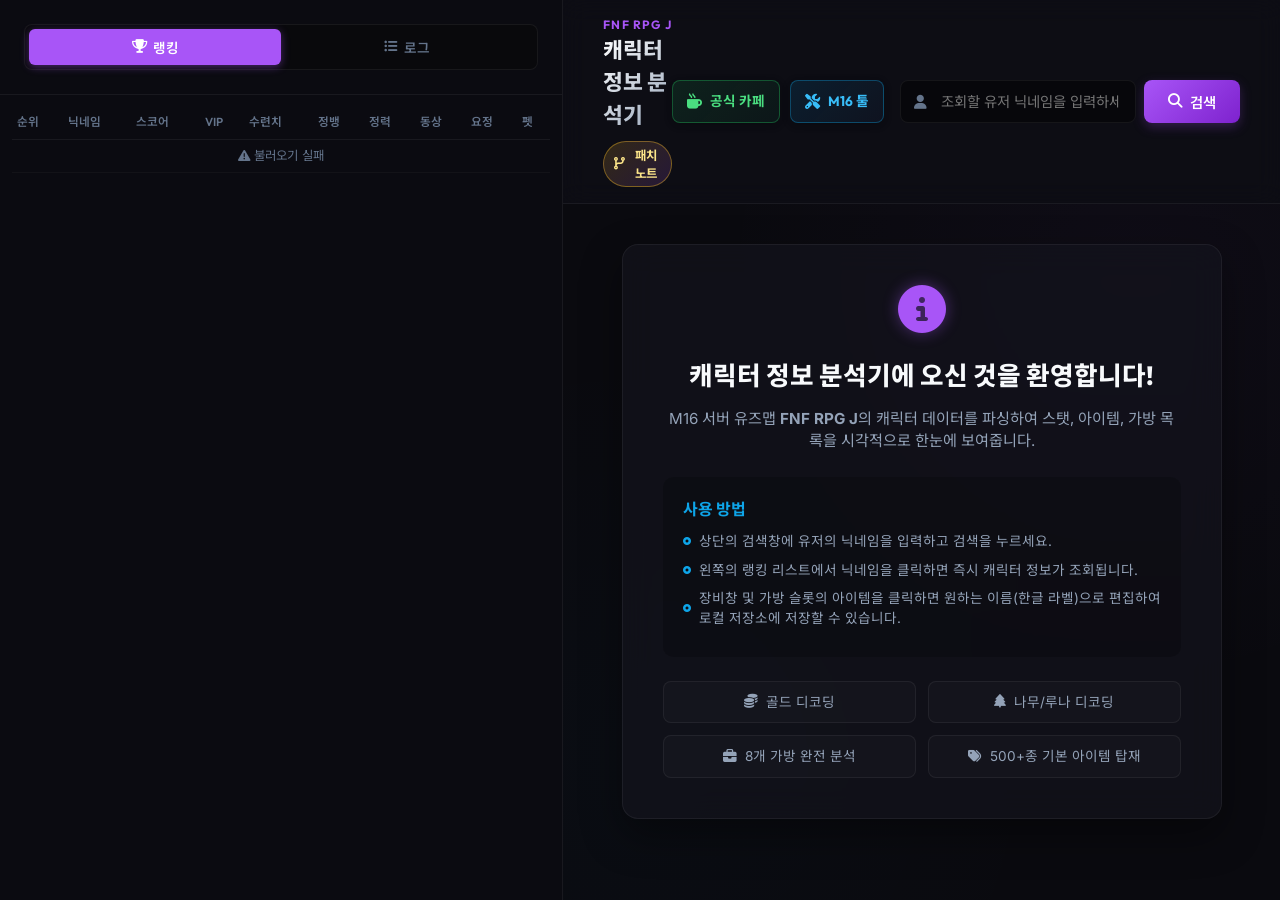
==== commit 82ef4916: "Update item mappings, rankings stats, layout balance, tower status, and patch notes viewer" ====
--- a/index.html
+++ b/index.html
@@ -13,7 +13,17 @@
     <!-- FontAwesome for Icons -->
     <link rel="stylesheet" href="https://cdnjs.cloudflare.com/ajax/libs/font-awesome/6.4.0/css/all.min.css">
     
-    <link rel="stylesheet" href="style.css?v=2.0">
+    <link rel="stylesheet" href="style.css?v=2.3">
+    
+    <!-- Google tag (gtag.js) -->
+    <script async src="https://www.googletagmanager.com/gtag/js?id=G-SW7YG69BND"></script>
+    <script>
+      window.dataLayer = window.dataLayer || [];
+      function gtag(){dataLayer.push(arguments);}
+      gtag('js', new Date());
+
+      gtag('config', 'G-SW7YG69BND');
+    </script>
 </head>
 <body>
     <div class="app-container show-search">
@@ -40,15 +50,22 @@
                     <table class="ranking-table" id="rankingTable">
                         <thead>
                             <tr>
-                                <th style="width: 35%">순위</th>
-                                <th style="width: 37%">닉네임</th>
-                                <th style="width: 28%">스코어</th>
+                                <th>순위</th>
+                                <th>닉네임</th>
+                                <th>스코어</th>
+                                <th>VIP</th>
+                                <th>수련치</th>
+                                <th>정뱅</th>
+                                <th>정력</th>
+                                <th>동상</th>
+                                <th>요정</th>
+                                <th>펫</th>
                             </tr>
                         </thead>
                         <tbody id="rankingBody">
                             <tr>
-                                <td colspan="3" class="text-center loading-text">
-                                    <i class="fa-solid fa-spinner fa-spin"></i> 랭킹 불러오는 중...
+                                <td colspan="10" class="text-center loading-text">
+                                    <i class="fa-solid fa-spinner fa-spin"></i> 랭킹 및 스탯 불러오는 중...
                                 </td>
                             </tr>
                         </tbody>
@@ -72,7 +89,13 @@
             <header class="top-nav">
                 <div class="logo-area">
                     <span class="logo-sub">FNF RPG J</span>
-                    <h1 class="logo-title">캐릭터 정보 분석기</h1>
+                    <div class="logo-title-row">
+                        <h1 class="logo-title">캐릭터 정보 분석기</h1>
+                        <button type="button" class="map-version-badge" id="mapVersionBtn" title="클릭하여 버전별 패치 노트 요약 보기" onclick="openPatchModal()">
+                            <i class="fa-solid fa-code-branch"></i>
+                            <span id="mapVersionText">최신 버전 로딩...</span>
+                        </button>
+                    </div>
                 </div>
                 
                 <div class="header-right-group">
@@ -169,123 +192,119 @@
                         </div>
                     </div>
 
-                    <!-- Grid Layout for Stats & Inventory -->
-                    <div class="dashboard-grid">
+                    <!-- Balanced Vertical Stack: 특수 요약 -> 중요 아이템 -> 인벤토리 -> 기본 스탯 -->
+                    <div class="dashboard-stack">
                         
-                        <!-- Stats Card -->
-                        <section class="grid-card stats-card">
-                            <div class="stats-section-header">
+                        <!-- 1. Special Stats Summary Card -->
+                        <section class="grid-card stats-card special-stats-card">
+                            <div class="stats-section-header" style="margin-bottom: 10px;">
                                 <i class="fa-solid fa-star card-icon-gold"></i>
                                 <h3>특수 요약</h3>
                             </div>
                             <div class="special-stats-grid" id="specialStatsBar">
                                 <!-- Mini stat chips populated dynamically -->
                             </div>
-                            
-                            <hr class="section-divider">
-                            
-                            <div class="stats-section-header header-small">
-                                <i class="fa-solid fa-chart-simple card-icon"></i>
-                                <h3>기본 스탯</h3>
-                            </div>
-                            <div class="stats-grid">
-                                <!-- Row 1: Currencies / General Info -->
-                                <div class="stat-box gold stat-box-sm">
-                                    <span class="stat-label">골드 (Gold)</span>
-                                    <div class="stat-value-container">
-                                        <i class="fa-solid fa-coins gold-icon"></i>
-                                        <span class="stat-value" id="statGold">0</span>
-                                    </div>
-                                </div>
-                                <div class="stat-box wood stat-box-sm">
-                                    <span class="stat-label">정수</span>
-                                    <div class="stat-value-container">
-                                        <i class="fa-solid fa-tree wood-icon"></i>
-                                        <span class="stat-value" id="statWood">0</span>
-                                    </div>
-                                </div>
-                                <div class="stat-box stat-hero-exp stat-box-sm">
-                                    <span class="stat-label">경험치 (Exp)</span>
-                                    <span class="stat-value" id="statHeroExp">0</span>
-                                </div>
-                                
-                                <!-- Row 2: Hero Attributes -->
-                                <div class="stat-box stat-str stat-box-sm">
-                                    <span class="stat-label">힘 (Str)</span>
-                                    <span class="stat-value" id="statStr">0</span>
-                                </div>
-                                <div class="stat-box stat-agi stat-box-sm">
-                                    <span class="stat-label">민첩 (Agi)</span>
-                                    <span class="stat-value" id="statAgi">0</span>
-                                </div>
-                                <div class="stat-box stat-int stat-box-sm">
-                                    <span class="stat-label">지능 (Int)</span>
-                                    <span class="stat-value" id="statInt">0</span>
-                                </div>
-
-                                <!-- Row 3: Pet Attributes -->
-                                <div class="stat-box stat-pet-agi stat-box-sm">
-                                    <span class="stat-label">펫 민첩 (Pet Agi)</span>
-                                    <span class="stat-value" id="statPetAgi">0</span>
-                                </div>
-                                <div class="stat-box stat-pet-int stat-box-sm">
-                                    <span class="stat-label">펫 지능 (Pet Int)</span>
-                                    <span class="stat-value" id="statPetInt">0</span>
-                                </div>
-                                <div class="stat-box stat-pet-exp stat-box-sm">
-                                    <span class="stat-label">펫 경험치 (Pet Exp)</span>
-                                    <span class="stat-value" id="statPetExp">0</span>
-                                </div>
-                            </div>
-                            
-                            <div class="types-container types-container-sm">
-                                <div class="type-box">
-                                    <span class="type-label">영웅 타입</span>
-                                    <div class="type-value type-value-sm">
-                                        <i class="fa-solid fa-skull-crossbones"></i>
-                                        <span id="heroTypeCode">O/o3</span>
-                                        <small id="heroTypeName">(로딩중)</small>
-                                    </div>
-                                </div>
-                                <div class="type-box">
-                                    <span class="type-label">펫 타입</span>
-                                    <div class="type-value type-value-sm">
-                                        <i class="fa-solid fa-paw"></i>
-                                        <span id="petTypeCode">O/pe</span>
-                                        <small id="petTypeName">(로딩중)</small>
-                                    </div>
-                                </div>
-                            </div>
                         </section>
 
-                        <!-- Right Column: Inventories Column -->
-                        <div class="right-inventories-column">
-                            <!-- Hero Inventory Card -->
-                            <section class="grid-card inventory-card">
+                        <!-- 2. Important Items Summary Card (Only shows items with count > 0) -->
+                        <section class="grid-card important-items-card hidden" id="importantItemsCard">
+                            <div class="stats-section-header header-small" style="margin-bottom: 8px;">
+                                <i class="fa-solid fa-gem card-icon-gold"></i>
+                                <h3>보유 중요 아이템</h3>
+                            </div>
+                            <div class="important-items-grid" id="importantItemsGrid">
+                                <!-- Dynamically populated -->
+                            </div>
+                        </section>
+
+                        <!-- 3. Hero & Bag Inventories (Side by Side) -->
+                        <div class="inventories-row">
+                            <section class="grid-card inventory-card inventory-card-compact">
                                 <div class="card-header">
                                     <i class="fa-solid fa-shield card-icon"></i>
-                                    <h3>영웅 인벤토리 (Hero Inventory)</h3>
+                                    <h3>영웅 인벤토리 (Hero)</h3>
                                 </div>
                                 
-                                <div class="inventory-grid" id="heroInventoryGrid">
+                                <div class="inventory-grid inventory-grid-sm" id="heroInventoryGrid">
                                     <!-- 6 Slots dynamically populated -->
                                 </div>
                             </section>
 
-                            <!-- Bag Inventory Card (Directly Below Hero Inventory) -->
-                            <section class="grid-card inventory-card bag-quick-card">
+                            <section class="grid-card inventory-card inventory-card-compact bag-quick-card">
                                 <div class="card-header">
                                     <i class="fa-solid fa-bag-shopping card-icon"></i>
-                                    <h3>가방 인벤토리 (Bag Inventory)</h3>
+                                    <h3>가방 인벤토리 (Bag)</h3>
                                 </div>
                                 
-                                <div class="inventory-grid" id="bag1InventoryGrid">
+                                <div class="inventory-grid inventory-grid-sm" id="bag1InventoryGrid">
                                     <!-- 6 Slots dynamically populated -->
                                 </div>
                             </section>
                         </div>
 
-                    </div> <!-- End of grid -->
+                        <!-- 4. Slim Basic Stats Card -->
+                        <section class="grid-card basic-stats-card">
+                            <div class="basic-stats-header-row">
+                                <div class="stats-section-header header-small" style="margin-bottom: 0;">
+                                    <i class="fa-solid fa-chart-simple card-icon"></i>
+                                    <h3>기본 스탯</h3>
+                                </div>
+                                <div class="types-inline">
+                                    <span class="type-pill">
+                                        <i class="fa-solid fa-skull-crossbones"></i>
+                                        <span class="type-pill-label">영웅:</span>
+                                        <strong id="heroTypeCode">O/o3</strong>
+                                        <small id="heroTypeName">(로딩중)</small>
+                                    </span>
+                                    <span class="type-pill">
+                                        <i class="fa-solid fa-paw"></i>
+                                        <span class="type-pill-label">펫:</span>
+                                        <strong id="petTypeCode">O/pe</strong>
+                                        <small id="petTypeName">(로딩중)</small>
+                                    </span>
+                                </div>
+                            </div>
+                            <div class="stats-grid-slim">
+                                <div class="stat-pill gold">
+                                    <span class="stat-pill-label">골드</span>
+                                    <span class="stat-pill-val" id="statGold">0</span>
+                                </div>
+                                <div class="stat-pill wood">
+                                    <span class="stat-pill-label">정수</span>
+                                    <span class="stat-pill-val" id="statWood">0</span>
+                                </div>
+                                <div class="stat-pill">
+                                    <span class="stat-pill-label">경험치</span>
+                                    <span class="stat-pill-val" id="statHeroExp">0</span>
+                                </div>
+                                <div class="stat-pill">
+                                    <span class="stat-pill-label">힘</span>
+                                    <span class="stat-pill-val" id="statStr">0</span>
+                                </div>
+                                <div class="stat-pill">
+                                    <span class="stat-pill-label">민첩</span>
+                                    <span class="stat-pill-val" id="statAgi">0</span>
+                                </div>
+                                <div class="stat-pill">
+                                    <span class="stat-pill-label">지능</span>
+                                    <span class="stat-pill-val" id="statInt">0</span>
+                                </div>
+                                <div class="stat-pill">
+                                    <span class="stat-pill-label">펫 민첩</span>
+                                    <span class="stat-pill-val" id="statPetAgi">0</span>
+                                </div>
+                                <div class="stat-pill">
+                                    <span class="stat-pill-label">펫 지능</span>
+                                    <span class="stat-pill-val" id="statPetInt">0</span>
+                                </div>
+                                <div class="stat-pill">
+                                    <span class="stat-pill-label">펫 경험치</span>
+                                    <span class="stat-pill-val" id="statPetExp">0</span>
+                                </div>
+                            </div>
+                        </section>
+
+                    </div> <!-- End of dashboard-stack -->
 
                     <!-- Bags Section Card -->
                     <section class="bags-section-card grid-card">
@@ -365,6 +384,30 @@
         </div>
     </div>
     
-    <script src="app.js?v=1.9"></script>
+    <!-- Patch Notes Modal -->
+    <div class="modal-overlay hidden" id="patchNoteModal">
+        <div class="modal-card patch-modal-card animate-zoom-in">
+            <div class="modal-header">
+                <h3><i class="fa-solid fa-scroll" style="color: #fbbf24;"></i> 버전별 패치 노트 요약</h3>
+                <button class="close-modal-btn" onclick="closePatchModal()"><i class="fa-solid fa-xmark"></i></button>
+            </div>
+            <div class="patch-modal-body">
+                <div class="patch-version-tabs" id="patchVersionTabs">
+                    <!-- Dynamically populated version buttons -->
+                </div>
+                <div class="patch-detail-box" id="patchDetailBox">
+                    <div class="text-center loading-text">패치 노트를 불러오는 중...</div>
+                </div>
+            </div>
+            <div class="modal-footer">
+                <a href="https://m16tool.xyz/Game/FNF%20RPG%20J/PatchInfo/Index" target="_blank" rel="noopener noreferrer" class="btn-secondary" id="patchExternalLink" style="text-decoration: none;">
+                    <i class="fa-solid fa-arrow-up-right-from-square"></i> M16 툴 원문 보기
+                </a>
+                <button class="btn-primary" onclick="closePatchModal()">닫기</button>
+            </div>
+        </div>
+    </div>
+
+    <script src="app.js?v=2.3"></script>
 </body>
 </html>
--- a/style.css
+++ b/style.css
@@ -73,7 +73,7 @@
 /* Layout */
 .app-container {
     display: grid;
-    grid-template-columns: 320px 1fr;
+    grid-template-columns: minmax(520px, 44%) 1fr;
     height: 100vh;
     overflow: hidden;
 }
@@ -114,28 +114,30 @@
 
 .ranking-list-container {
     flex: 1;
-    overflow-y: auto;
-    padding: 16px;
+    overflow: auto;
+    padding: 10px 12px;
 }
 
 .ranking-table {
     width: 100%;
     border-collapse: collapse;
-    font-size: 0.9rem;
+    font-size: 0.78rem;
+    white-space: nowrap;
 }
 
 .ranking-table th {
-    padding: 10px 8px;
+    padding: 8px 5px;
     text-align: left;
     color: var(--text-muted);
     font-weight: 600;
     border-bottom: 1px solid var(--border-color);
     font-family: var(--font-heading);
+    font-size: 0.73rem;
 }
 
 .ranking-table td {
-    padding: 12px 8px;
-    border-bottom: 1px solid rgba(255, 255, 255, 0.02);
+    padding: 7px 5px;
+    border-bottom: 1px solid rgba(255, 255, 255, 0.03);
     vertical-align: middle;
 }
 
@@ -879,9 +881,9 @@
 /* Special Summary Stats Grid inside Stats Card */
 .special-stats-grid {
     display: grid;
-    grid-template-columns: repeat(2, 1fr);
-    gap: 12px;
-    margin-bottom: 24px;
+    grid-template-columns: repeat(auto-fill, minmax(170px, 1fr));
+    gap: 8px;
+    margin-bottom: 0;
 }
 
 .special-stat-chip {
@@ -889,12 +891,12 @@
     flex-direction: row;
     justify-content: space-between;
     align-items: center;
-    padding: 10px 16px;
+    padding: 8px 12px;
     background: linear-gradient(135deg, rgba(168, 85, 247, 0.12) 0%, rgba(14, 165, 233, 0.06) 100%);
     border: 1px solid rgba(168, 85, 247, 0.25);
-    border-radius: 10px;
+    border-radius: 9px;
     transition: var(--transition);
-    box-shadow: 0 4px 12px rgba(0, 0, 0, 0.2);
+    box-shadow: 0 3px 10px rgba(0, 0, 0, 0.18);
 }
 
 .special-stat-chip:hover {
@@ -913,7 +915,7 @@
 
 .special-stat-chip .chip-value {
     font-family: var(--font-heading);
-    font-size: 1.1rem;
+    font-size: 0.95rem;
     font-weight: 800;
     margin-top: 0;
     white-space: nowrap; /* Prevent numbers from wrapping to 2 lines! */
@@ -1108,11 +1110,13 @@
 /* Compact Bag Inventory Grid (6 columns) */
 .inventory-grid-compact {
     grid-template-columns: repeat(6, 1fr) !important;
-    gap: 10px !important;
+    gap: 8px !important;
 }
 
 .inventory-grid-compact .item-slot {
-    padding: 8px 10px !important;
+    aspect-ratio: auto !important;
+    min-height: 54px !important;
+    padding: 6px 8px !important;
     border-radius: 8px !important;
 }
 
@@ -1759,3 +1763,417 @@
     line-height: 1.4;
     font-weight: 500;
 }
+
+/* Important Items Summary Card */
+.right-inventories-column {
+    gap: 14px;
+}
+
+.important-items-card {
+    padding: 14px 16px;
+}
+
+.important-items-grid {
+    display: flex;
+    flex-wrap: wrap;
+    gap: 7px;
+}
+
+.important-item-chip {
+    display: inline-flex;
+    align-items: center;
+    gap: 6px;
+    padding: 5px 10px;
+    border-radius: 8px;
+    background: rgba(15, 23, 42, 0.75);
+    border: 1px solid rgba(255, 255, 255, 0.1);
+    font-size: 0.78rem;
+    transition: var(--transition);
+}
+
+.important-item-chip:hover {
+    border-color: rgba(255, 255, 255, 0.25);
+    transform: translateY(-1px);
+}
+
+.important-item-chip .imp-name {
+    color: var(--text-secondary);
+    font-weight: 500;
+}
+
+.important-item-chip .imp-count {
+    font-family: var(--font-heading);
+    font-weight: 700;
+    font-size: 0.82rem;
+}
+
+/* Compact Hero & Bag Inventory Cards */
+.inventory-card-compact {
+    padding: 14px 16px;
+}
+
+.inventory-card-compact .card-header {
+    margin-bottom: 10px;
+}
+
+.inventory-card-compact .card-header h3 {
+    font-size: 0.92rem;
+}
+
+.inventory-grid-sm {
+    grid-template-columns: repeat(3, 1fr);
+    gap: 8px;
+}
+
+.inventory-grid-sm .item-slot {
+    aspect-ratio: auto;
+    min-height: 68px;
+    padding: 8px 10px;
+    border-radius: 9px;
+}
+
+.inventory-grid-sm .slot-number {
+    font-size: 0.62rem;
+}
+
+.inventory-grid-sm .item-badge-count {
+    top: 6px;
+    right: 6px;
+    padding: 1px 5px;
+    font-size: 0.68rem;
+    border-radius: 5px;
+}
+
+.inventory-grid-sm .item-details {
+    margin-top: 6px;
+    gap: 2px;
+}
+
+.inventory-grid-sm .item-rawcode {
+    font-size: 0.68rem;
+}
+
+.inventory-grid-sm .item-name {
+    font-size: 0.78rem;
+    -webkit-line-clamp: 2;
+}
+
+.inventory-grid-sm .empty-slot-icon {
+    font-size: 1.2rem;
+}
+
+/* Dashboard Balanced Vertical Stack */
+.dashboard-stack {
+    display: flex;
+    flex-direction: column;
+    gap: 14px;
+    margin-bottom: 14px;
+}
+
+.special-stats-card {
+    padding: 16px 18px;
+}
+
+.inventories-row {
+    display: grid;
+    grid-template-columns: 1fr 1fr;
+    gap: 14px;
+}
+
+@media (max-width: 1150px) {
+    .inventories-row {
+        grid-template-columns: 1fr;
+    }
+}
+
+/* Slim Basic Stats Card */
+.basic-stats-card {
+    padding: 14px 16px;
+}
+
+.basic-stats-header-row {
+    display: flex;
+    flex-wrap: wrap;
+    justify-content: space-between;
+    align-items: center;
+    gap: 10px;
+    margin-bottom: 10px;
+}
+
+.types-inline {
+    display: flex;
+    flex-wrap: wrap;
+    gap: 8px;
+}
+
+.type-pill {
+    display: inline-flex;
+    align-items: center;
+    gap: 5px;
+    padding: 3px 9px;
+    border-radius: 6px;
+    background: rgba(15, 23, 42, 0.7);
+    border: 1px solid rgba(255, 255, 255, 0.08);
+    font-size: 0.75rem;
+    color: var(--text-secondary);
+}
+
+.type-pill i {
+    color: var(--purple);
+    font-size: 0.72rem;
+}
+
+.type-pill strong {
+    color: var(--blue);
+    font-family: var(--font-heading);
+}
+
+.type-pill small {
+    color: #fff;
+    font-size: 0.73rem;
+}
+
+.stats-grid-slim {
+    display: grid;
+    grid-template-columns: repeat(auto-fill, minmax(120px, 1fr));
+    gap: 6px;
+}
+
+.stat-pill {
+    display: flex;
+    justify-content: space-between;
+    align-items: center;
+    gap: 6px;
+    padding: 6px 10px;
+    background: rgba(0, 0, 0, 0.35);
+    border: 1px solid rgba(255, 255, 255, 0.06);
+    border-radius: 7px;
+}
+
+.stat-pill.gold {
+    border-color: rgba(234, 179, 8, 0.25);
+}
+
+.stat-pill.wood {
+    border-color: rgba(16, 185, 129, 0.25);
+}
+
+.stat-pill-label {
+    font-size: 0.68rem;
+    color: var(--text-muted);
+    font-weight: 600;
+    white-space: nowrap;
+}
+
+.stat-pill-val {
+    font-family: var(--font-heading);
+    font-size: 0.8rem;
+    font-weight: 700;
+    color: #fff;
+    white-space: nowrap;
+}
+
+.stat-pill.gold .stat-pill-val {
+    color: #fbbf24;
+}
+
+.stat-pill.wood .stat-pill-val {
+    color: #34d399;
+}
+
+/* Infinite Tower Daily Completion Badge */
+.tower-badge {
+    display: inline-block;
+    font-size: 0.68rem;
+    font-weight: 700;
+    padding: 1px 5px;
+    border-radius: 4px;
+    margin-left: 4px;
+    vertical-align: middle;
+}
+
+.tower-badge.done {
+    background: rgba(16, 185, 129, 0.2);
+    color: #34d399;
+    border: 1px solid rgba(16, 185, 129, 0.4);
+}
+
+.tower-badge.pending {
+    background: rgba(148, 163, 184, 0.15);
+    color: #94a3b8;
+    border: 1px solid rgba(148, 163, 184, 0.3);
+}
+
+/* Extended Ranking Table Columns */
+.rank-num-cell {
+    font-family: var(--font-heading);
+    font-size: 0.74rem;
+    color: var(--text-secondary);
+}
+
+.rank-stat-cell {
+    font-family: var(--font-heading);
+    font-size: 0.74rem;
+    color: #cbd5e1;
+}
+
+.rank-vip-cell {
+    color: #fef08a;
+    font-weight: 700;
+}
+
+.rank-power-cell {
+    color: #f87171;
+    font-weight: 600;
+}
+
+.rank-pet-cell {
+    color: #f472b6;
+}
+
+.bags-section-card {
+    padding: 14px 16px;
+}
+
+.bags-section-card .card-header {
+    margin-bottom: 10px;
+}
+
+/* Map Version Badge & Patch Notes Modal */
+.logo-title-row {
+    display: flex;
+    align-items: center;
+    gap: 10px;
+    flex-wrap: wrap;
+}
+
+.map-version-badge {
+    display: inline-flex;
+    align-items: center;
+    gap: 6px;
+    padding: 4px 10px;
+    border-radius: 999px;
+    background: linear-gradient(135deg, rgba(251, 191, 36, 0.16), rgba(168, 85, 247, 0.16));
+    border: 1px solid rgba(251, 191, 36, 0.4);
+    color: #fde68a;
+    font-family: var(--font-heading);
+    font-size: 0.78rem;
+    font-weight: 700;
+    cursor: pointer;
+    transition: var(--transition);
+}
+
+.map-version-badge:hover {
+    background: linear-gradient(135deg, rgba(251, 191, 36, 0.28), rgba(168, 85, 247, 0.28));
+    border-color: #fbbf24;
+    transform: translateY(-1px);
+    box-shadow: 0 4px 12px rgba(251, 191, 36, 0.2);
+}
+
+.patch-modal-card {
+    max-width: 680px;
+    width: 92vw;
+}
+
+.patch-modal-body {
+    padding: 16px 20px;
+    display: flex;
+    flex-direction: column;
+    gap: 14px;
+    max-height: 65vh;
+}
+
+.patch-version-tabs {
+    display: flex;
+    flex-wrap: wrap;
+    gap: 6px;
+}
+
+.patch-ver-btn {
+    padding: 6px 12px;
+    border-radius: 8px;
+    background: rgba(15, 23, 42, 0.75);
+    border: 1px solid var(--border-color);
+    color: var(--text-secondary);
+    font-family: var(--font-heading);
+    font-size: 0.78rem;
+    font-weight: 600;
+    cursor: pointer;
+    transition: var(--transition);
+}
+
+.patch-ver-btn:hover {
+    border-color: rgba(251, 191, 36, 0.5);
+    color: #fff;
+}
+
+.patch-ver-btn.active {
+    background: rgba(251, 191, 36, 0.18);
+    border-color: #fbbf24;
+    color: #fde68a;
+}
+
+.patch-detail-box {
+    background: rgba(0, 0, 0, 0.35);
+    border: 1px solid var(--border-color);
+    border-radius: 10px;
+    padding: 14px 16px;
+    overflow-y: auto;
+    max-height: 48vh;
+}
+
+.patch-detail-header {
+    display: flex;
+    justify-content: space-between;
+    align-items: center;
+    padding-bottom: 10px;
+    margin-bottom: 12px;
+    border-bottom: 1px solid var(--border-color);
+}
+
+.patch-detail-title {
+    font-family: var(--font-heading);
+    font-size: 1rem;
+    font-weight: 800;
+    color: #fde68a;
+}
+
+.patch-detail-date {
+    font-size: 0.75rem;
+    color: var(--text-muted);
+}
+
+.patch-summary-list {
+    list-style: none;
+    padding: 0;
+    margin: 0 0 12px 0;
+    display: flex;
+    flex-direction: column;
+    gap: 8px;
+}
+
+.patch-summary-list li {
+    display: flex;
+    align-items: flex-start;
+    gap: 8px;
+    font-size: 0.85rem;
+    line-height: 1.45;
+    color: #e2e8f0;
+}
+
+.patch-summary-list li::before {
+    content: "•";
+    color: #fbbf24;
+    font-weight: 900;
+}
+
+.patch-raw-content {
+    margin-top: 10px;
+    padding-top: 10px;
+    border-top: 1px dashed rgba(255, 255, 255, 0.1);
+    font-size: 0.82rem;
+    line-height: 1.55;
+    color: var(--text-secondary);
+    white-space: pre-wrap;
+    word-break: keep-all;
+}
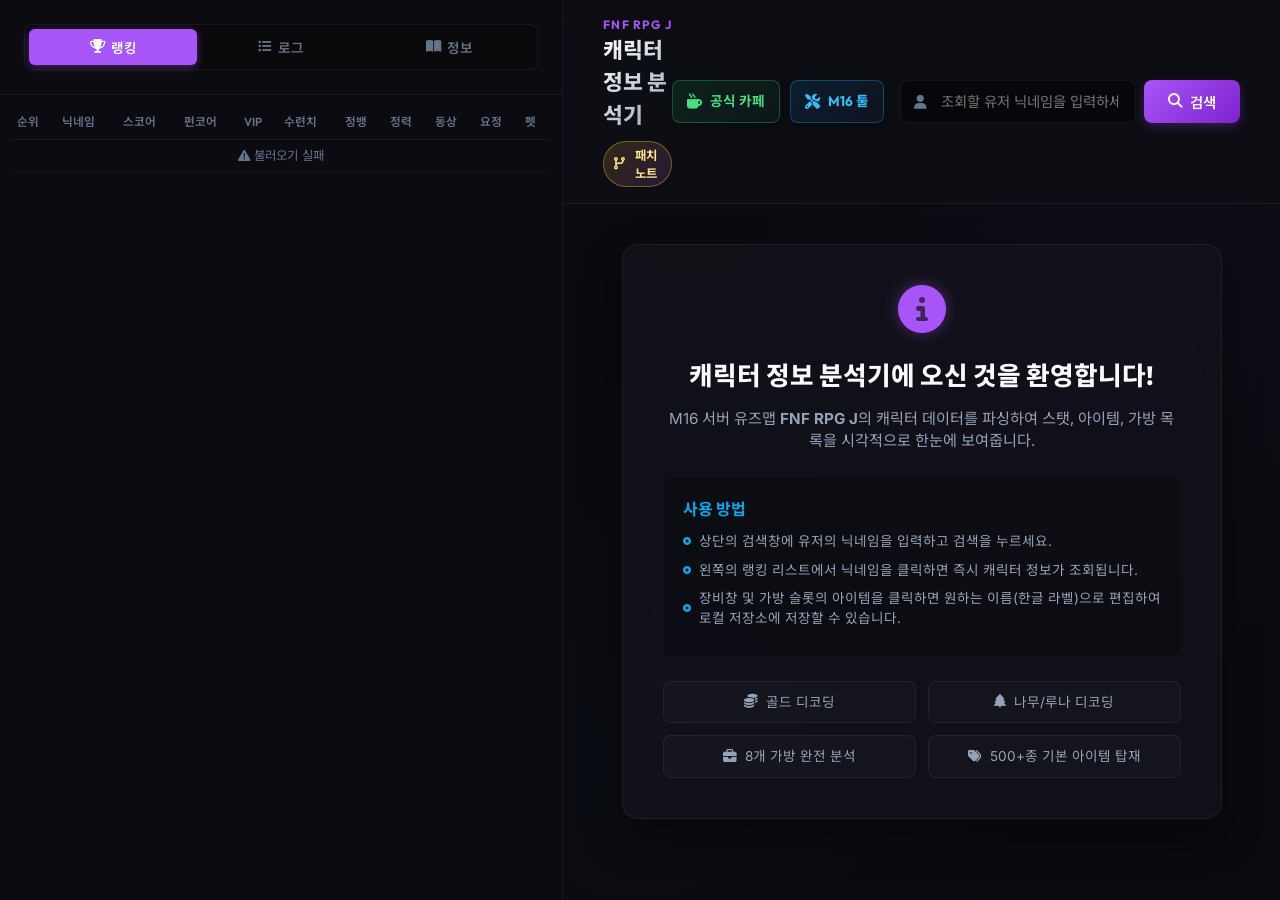
==== commit 6b1864a6: "Move Fun Core column before VIP in rankings and update info guide" ====
--- a/index.html
+++ b/index.html
@@ -13,7 +13,7 @@
     <!-- FontAwesome for Icons -->
     <link rel="stylesheet" href="https://cdnjs.cloudflare.com/ajax/libs/font-awesome/6.4.0/css/all.min.css">
     
-    <link rel="stylesheet" href="style.css?v=2.3">
+    <link rel="stylesheet" href="style.css?v=2.6">
     
     <!-- Google tag (gtag.js) -->
     <script async src="https://www.googletagmanager.com/gtag/js?id=G-SW7YG69BND"></script>
@@ -42,6 +42,7 @@
                 <div class="sidebar-tabs">
                     <button class="sidebar-tab active" id="tabRankings"><i class="fa-solid fa-trophy"></i> 랭킹</button>
                     <button class="sidebar-tab" id="tabEventLogs"><i class="fa-solid fa-list-ul"></i> 로그</button>
+                    <button class="sidebar-tab" id="tabGameInfo"><i class="fa-solid fa-book-open"></i> 정보</button>
                 </div>
             </div>
             <div class="ranking-list-container">
@@ -53,6 +54,7 @@
                                 <th>순위</th>
                                 <th>닉네임</th>
                                 <th>스코어</th>
+                                <th>펀코어</th>
                                 <th>VIP</th>
                                 <th>수련치</th>
                                 <th>정뱅</th>
@@ -64,7 +66,7 @@
                         </thead>
                         <tbody id="rankingBody">
                             <tr>
-                                <td colspan="10" class="text-center loading-text">
+                                <td colspan="11" class="text-center loading-text">
                                     <i class="fa-solid fa-spinner fa-spin"></i> 랭킹 및 스탯 불러오는 중...
                                 </td>
                             </tr>
@@ -79,6 +81,20 @@
                             <i class="fa-solid fa-spinner fa-spin"></i> 이벤트 로그 불러오는 중...
                         </div>
                     </div>
+                </div>
+
+                <!-- Panel: Game Info (Items & Bosses) -->
+                <div id="panelGameInfo" class="hidden">
+                    <div class="info-subtabs">
+                        <button type="button" class="info-subtab-btn active" id="subtabItems" onclick="switchInfoSubtab('items')">
+                            <i class="fa-solid fa-hammer"></i> 아이템·강화
+                        </button>
+                        <button type="button" class="info-subtab-btn" id="subtabBosses" onclick="switchInfoSubtab('bosses')">
+                            <i class="fa-solid fa-skull"></i> 보스·입장/보상
+                        </button>
+                    </div>
+                    <div id="infoItemsContent" class="game-info-content"></div>
+                    <div id="infoBossesContent" class="game-info-content hidden"></div>
                 </div>
             </div>
         </aside>
@@ -408,6 +424,6 @@
         </div>
     </div>
 
-    <script src="app.js?v=2.3"></script>
+    <script src="app.js?v=2.7"></script></script></script>
 </body>
 </html>
--- a/style.css
+++ b/style.css
@@ -2031,6 +2031,11 @@
     color: #f472b6;
 }
 
+.rank-funcore-cell {
+    color: #38bdf8;
+    font-weight: 600;
+}
+
 .bags-section-card {
     padding: 14px 16px;
 }
@@ -2177,3 +2182,188 @@
     white-space: pre-wrap;
     word-break: keep-all;
 }
+
+/* Sidebar Game Info Tab (Items & Bosses) */
+.info-subtabs {
+    display: grid;
+    grid-template-columns: 1fr 1fr;
+    gap: 6px;
+    margin-bottom: 12px;
+}
+
+.info-subtab-btn {
+    display: flex;
+    align-items: center;
+    justify-content: center;
+    gap: 6px;
+    padding: 8px 10px;
+    border-radius: 8px;
+    background: rgba(15, 23, 42, 0.7);
+    border: 1px solid var(--border-color);
+    color: var(--text-secondary);
+    font-size: 0.8rem;
+    font-weight: 700;
+    cursor: pointer;
+    transition: var(--transition);
+}
+
+.info-subtab-btn:hover {
+    border-color: rgba(56, 189, 248, 0.45);
+    color: #fff;
+}
+
+.info-subtab-btn.active {
+    background: rgba(56, 189, 248, 0.15);
+    border-color: #38bdf8;
+    color: #7dd3fc;
+}
+
+.game-info-content {
+    display: flex;
+    flex-direction: column;
+    gap: 10px;
+}
+
+.info-guide-card {
+    background: rgba(15, 23, 42, 0.65);
+    border: 1px solid var(--border-color);
+    border-radius: 10px;
+    padding: 12px 14px;
+    transition: var(--transition);
+}
+
+.info-guide-card:hover {
+    border-color: rgba(168, 85, 247, 0.4);
+}
+
+.info-card-top {
+    display: flex;
+    justify-content: space-between;
+    align-items: center;
+    gap: 8px;
+    margin-bottom: 8px;
+    padding-bottom: 6px;
+    border-bottom: 1px solid rgba(255, 255, 255, 0.06);
+}
+
+.info-card-title {
+    font-family: var(--font-heading);
+    font-size: 0.92rem;
+    font-weight: 800;
+    color: #fff;
+    display: flex;
+    align-items: center;
+    gap: 6px;
+}
+
+.info-total-badge {
+    font-size: 0.72rem;
+    font-weight: 700;
+    padding: 2px 8px;
+    border-radius: 999px;
+    background: rgba(56, 189, 248, 0.15);
+    border: 1px solid rgba(56, 189, 248, 0.4);
+    color: #38bdf8;
+    white-space: nowrap;
+}
+
+.info-craft-row {
+    font-size: 0.76rem;
+    color: #cbd5e1;
+    background: rgba(0, 0, 0, 0.28);
+    padding: 6px 8px;
+    border-radius: 6px;
+    margin-bottom: 8px;
+    line-height: 1.45;
+}
+
+.funcore-hl {
+    color: #38bdf8;
+    font-weight: 800;
+}
+
+.info-enhance-table {
+    width: 100%;
+    border-collapse: collapse;
+    font-size: 0.73rem;
+}
+
+.info-enhance-table th {
+    text-align: left;
+    padding: 5px 6px;
+    color: var(--text-muted);
+    border-bottom: 1px solid rgba(255, 255, 255, 0.08);
+    font-weight: 600;
+}
+
+.info-enhance-table td {
+    padding: 4px 6px;
+    color: #e2e8f0;
+    border-bottom: 1px solid rgba(255, 255, 255, 0.03);
+}
+
+.info-enhance-table tr.total-row td {
+    padding-top: 6px;
+    font-weight: 800;
+    color: #fde68a;
+    border-top: 1px solid rgba(251, 191, 36, 0.3);
+    border-bottom: none;
+}
+
+.boss-section-block {
+    margin-top: 6px;
+}
+
+.boss-block-label {
+    display: inline-block;
+    font-size: 0.7rem;
+    font-weight: 700;
+    padding: 1px 6px;
+    border-radius: 4px;
+    margin-bottom: 4px;
+}
+
+.boss-block-label.cond {
+    background: rgba(244, 63, 94, 0.16);
+    color: #fda4af;
+    border: 1px solid rgba(244, 63, 94, 0.35);
+}
+
+.boss-block-label.reward {
+    background: rgba(16, 185, 129, 0.16);
+    color: #6ee7b7;
+    border: 1px solid rgba(16, 185, 129, 0.35);
+}
+
+.boss-info-list {
+    list-style: none;
+    padding: 0;
+    margin: 0;
+    font-size: 0.76rem;
+    line-height: 1.45;
+    color: #cbd5e1;
+}
+
+.boss-info-list li {
+    padding-left: 10px;
+    position: relative;
+}
+
+.boss-info-list li::before {
+    content: "·";
+    position: absolute;
+    left: 2px;
+    font-weight: 900;
+    color: #94a3b8;
+}
+
+.info-boss-entry {
+    font-size: 0.74rem;
+    color: #fde68a;
+    background: rgba(251, 191, 36, 0.08);
+    border: 1px solid rgba(251, 191, 36, 0.25);
+    padding: 5px 8px;
+    border-radius: 6px;
+    margin-bottom: 6px;
+    line-height: 1.45;
+}
